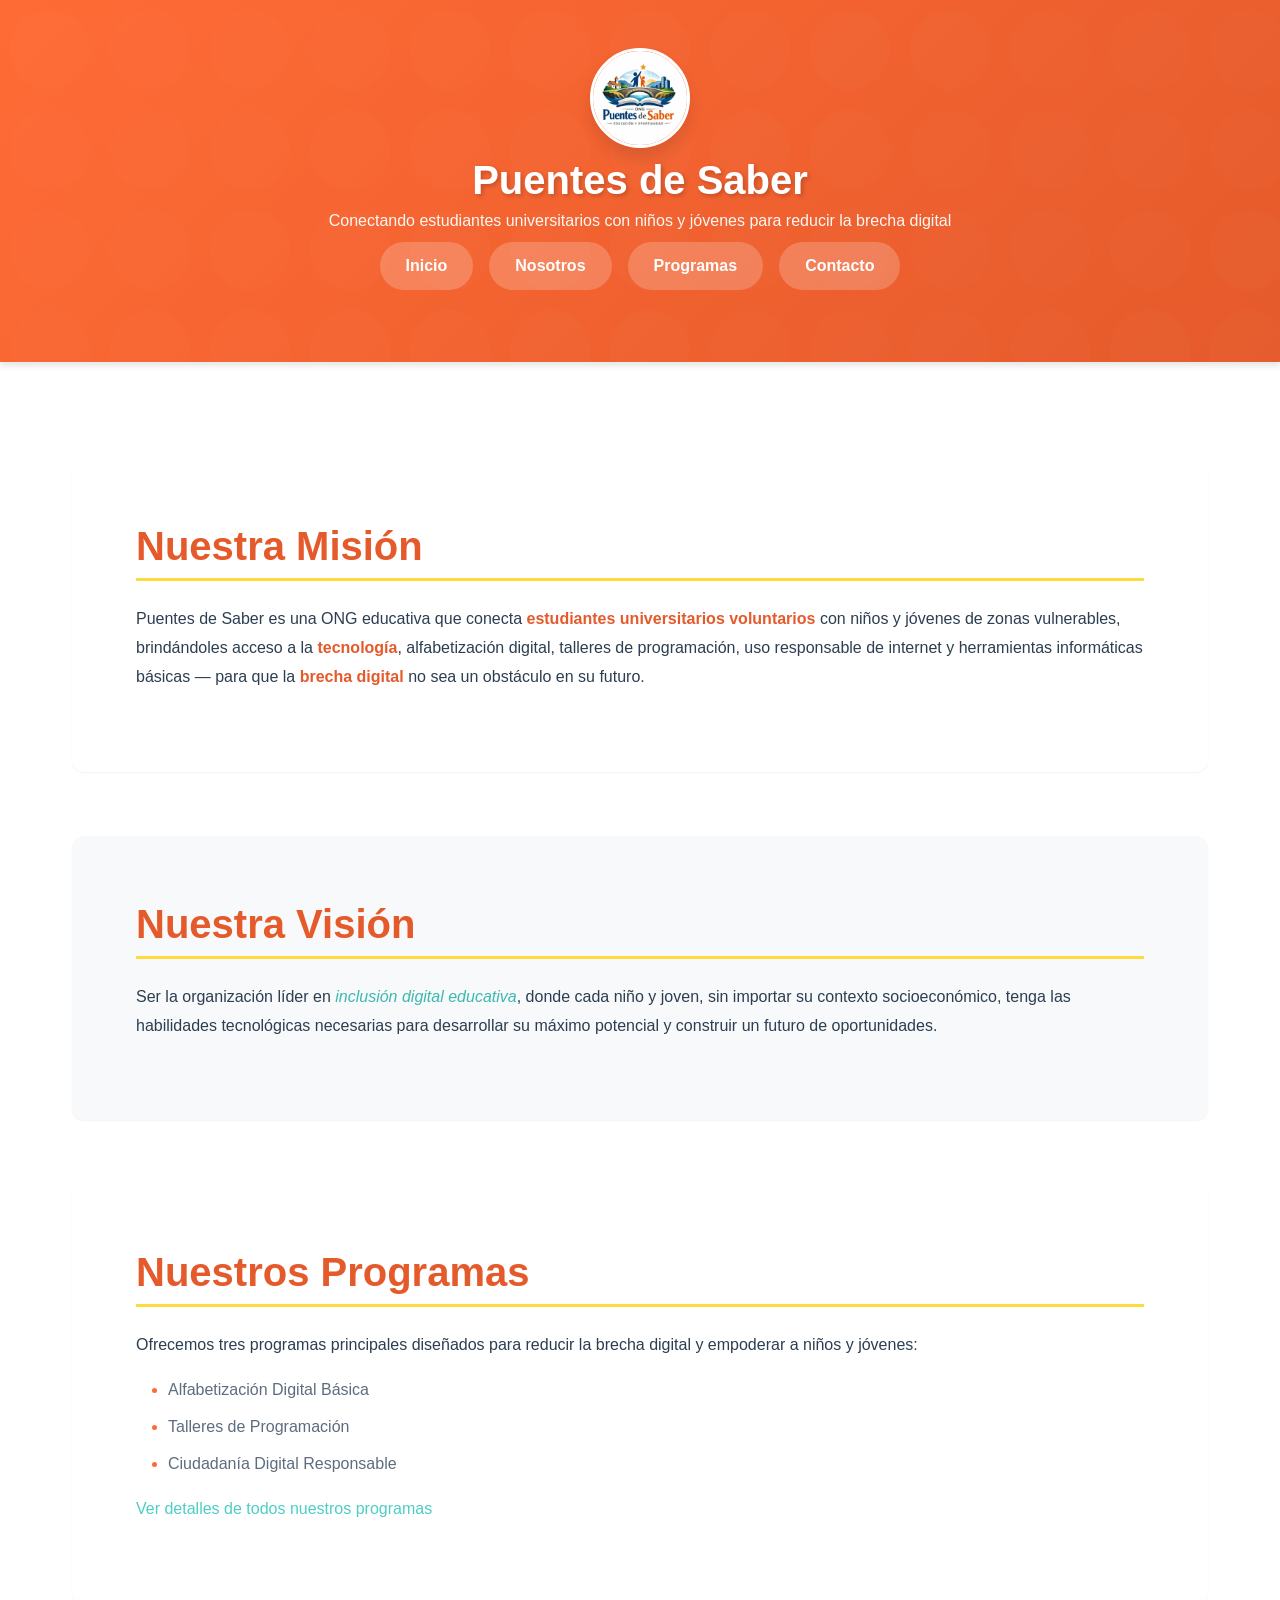
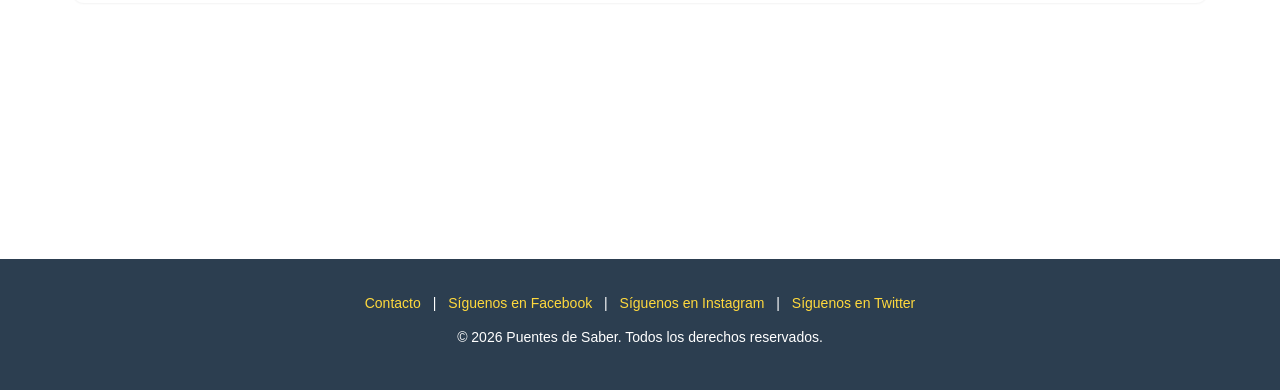
==== ong-website/index.html @ 6d8be62e "feat: Implementar sistema de estilos CSS profesionales - Agregar variables CSS (custom properties) p" ====
<!DOCTYPE html>
<html lang="es">
<head>
    <meta charset="UTF-8">
    <meta name="viewport" content="width=device-width, initial-scale=1.0">
    <meta name="description" content="Puentes de Saber - ONG educativa que conecta estudiantes universitarios con niños y jóvenes para reducir la brecha digital mediante alfabetización digital y programación.">
    <link rel="icon" href="./img/logo.png" type="image/png">
    <link rel="stylesheet" href="./css/styles.css">
    <title>Inicio - Puentes de Saber</title>
</head>
<body>
    <header>
        <img src="./img/logo.png" alt="Logo Puentes de Saber" width="200" height="200">
        <h1>Puentes de Saber</h1>
        <p>Conectando estudiantes universitarios con niños y jóvenes para reducir la brecha digital</p>
        <nav aria-label="Navegación principal">
            <ul>
                <li><a href="./index.html">Inicio</a></li>
                <li><a href="./nosotros.html">Nosotros</a></li>
                <li><a href="./programas.html">Programas</a></li>
                <li><a href="./contacto.html">Contacto</a></li>
            </ul>
        </nav>
    </header>
    <main>
        <section>
            <h2>Nuestra Misión</h2>
            <p>Puentes de Saber es una ONG educativa que conecta <strong>estudiantes universitarios voluntarios</strong> con niños y jóvenes de zonas vulnerables, brindándoles acceso a la <strong>tecnología</strong>, alfabetización digital, talleres de programación, uso responsable de internet y herramientas informáticas básicas — para que la <strong>brecha digital</strong> no sea un obstáculo en su futuro.</p>
        </section>

        <section>
            <h2>Nuestra Visión</h2>
            <p>Ser la organización líder en <em>inclusión digital educativa</em>, donde cada niño y joven, sin importar su contexto socioeconómico, tenga las habilidades tecnológicas necesarias para desarrollar su máximo potencial y construir un futuro de oportunidades.</p>
        </section>

        <section>
            <h2>Nuestros Programas</h2>
            <p>Ofrecemos tres programas principales diseñados para reducir la brecha digital y empoderar a niños y jóvenes:</p>
            <ul>
                <li>Alfabetización Digital Básica</li>
                <li>Talleres de Programación</li>
                <li>Ciudadanía Digital Responsable</li>
            </ul>
            <p><a href="./programas.html#programas">Ver detalles de todos nuestros programas</a></p>
        </section>
    </main>

    <footer>
        <p>
            <a href="./contacto.html">Contacto</a> | 
            <a href="https://facebook.com/puentesdesaber" target="_blank" rel="noopener noreferrer">Síguenos en Facebook</a> | 
            <a href="https://instagram.com/puentesdesaber" target="_blank" rel="noopener noreferrer">Síguenos en Instagram</a> | 
            <a href="https://twitter.com/puentesdesaber" target="_blank" rel="noopener noreferrer">Síguenos en Twitter</a>
        </p>
        <p>&copy; 2026 Puentes de Saber. Todos los derechos reservados.</p>
    </footer>
</body>
</html>
---- ong-website/css/styles.css ----
/* ============================================
   PUENTES DE SABER - ESTILOS PROFESIONALES
   ONG Educativa Argentina
   ============================================ */

/* ============================================
   VARIABLES CSS (Custom Properties)
   ============================================ */
:root {
  /* Paleta de Colores Principal */
  --color-primary: #FF6B35;        /* Naranja cálido - energía y optimismo */
  --color-primary-light: #FF8C5A;  /* Naranja claro */
  --color-primary-dark: #E55A2B;   /* Naranja oscuro */
  
  --color-secondary: #4ECDC4;      /* Turquesa - educación y esperanza */
  --color-secondary-light: #7FE0D9; /* Turquesa claro */
  --color-secondary-dark: #3DB8AF;  /* Turquesa oscuro */
  
  --color-accent: #FFD93D;         /* Amarillo - alegría y accesibilidad */
  --color-accent-dark: #F5C518;    /* Amarillo oscuro */
  
  /* Colores Neutros */
  --color-text-primary: #2C3E50;   /* Gris azulado oscuro */
  --color-text-secondary: #5D6D7E; /* Gris medio */
  --color-text-light: #95A5A6;     /* Gris claro */
  
  --color-bg-primary: #FFFFFF;     /* Blanco */
  --color-bg-secondary: #F8F9FA;   /* Gris muy claro */
  --color-bg-tertiary: #ECF0F1;    /* Gris claro */
  
  /* Colores de Estado */
  --color-success: #27AE60;        /* Verde */
  --color-info: #3498DB;           /* Azul */
  --color-warning: #F39C12;        /* Naranja */
  --color-error: #E74C3C;          /* Rojo */
  
  /* Tipografía */
  --font-primary: 'Segoe UI', 'Roboto', 'Helvetica Neue', Arial, sans-serif;
  --font-secondary: 'Georgia', 'Times New Roman', serif;
  
  --font-size-base: 16px;
  --font-size-sm: 0.875rem;        /* 14px */
  --font-size-md: 1rem;            /* 16px */
  --font-size-lg: 1.125rem;        /* 18px */
  --font-size-xl: 1.25rem;         /* 20px */
  
  --font-size-h1: 2.5rem;          /* 40px */
  --font-size-h2: 2rem;            /* 32px */
  --font-size-h3: 1.5rem;          /* 24px */
  --font-size-h4: 1.25rem;         /* 20px */
  --font-size-h5: 1.125rem;        /* 18px */
  --font-size-h6: 1rem;            /* 16px */
  
  --font-weight-light: 300;
  --font-weight-normal: 400;
  --font-weight-medium: 500;
  --font-weight-semibold: 600;
  --font-weight-bold: 700;
  
  --line-height-tight: 1.2;
  --line-height-normal: 1.6;
  --line-height-relaxed: 1.8;
  
  /* Espaciado */
  --spacing-xs: 0.25rem;           /* 4px */
  --spacing-sm: 0.5rem;            /* 8px */
  --spacing-md: 1rem;              /* 16px */
  --spacing-lg: 1.5rem;            /* 24px */
  --spacing-xl: 2rem;              /* 32px */
  --spacing-2xl: 3rem;             /* 48px */
  --spacing-3xl: 4rem;             /* 64px */
  --spacing-4xl: 6rem;             /* 96px */
  
  /* Bordes y Sombras */
  --border-radius-sm: 4px;
  --border-radius-md: 8px;
  --border-radius-lg: 12px;
  --border-radius-xl: 16px;
  --border-radius-full: 9999px;
  
  --shadow-sm: 0 1px 2px rgba(0, 0, 0, 0.05);
  --shadow-md: 0 4px 6px rgba(0, 0, 0, 0.1);
  --shadow-lg: 0 10px 15px rgba(0, 0, 0, 0.1);
  --shadow-xl: 0 20px 25px rgba(0, 0, 0, 0.15);
  
  /* Transiciones */
  --transition-fast: 150ms ease-in-out;
  --transition-normal: 250ms ease-in-out;
  --transition-slow: 350ms ease-in-out;
  
  /* Contenedor */
  --container-max-width: 1200px;
  --container-padding: var(--spacing-md);
}

/* ============================================
   RESET Y ESTILOS BASE
   ============================================ */
* {
  margin: 0;
  padding: 0;
  box-sizing: border-box;
}

html {
  font-size: var(--font-size-base);
  scroll-behavior: smooth;
}

body {
  font-family: var(--font-primary);
  font-size: var(--font-size-md);
  font-weight: var(--font-weight-normal);
  line-height: var(--line-height-normal);
  color: var(--color-text-primary);
  background-color: var(--color-bg-primary);
  -webkit-font-smoothing: antialiased;
  -moz-osx-font-smoothing: grayscale;
}

/* ============================================
   TIPOGRAFÍA
   ============================================ */
h1, h2, h3, h4, h5, h6 {
  font-weight: var(--font-weight-bold);
  line-height: var(--line-height-tight);
  color: var(--color-text-primary);
  margin-bottom: var(--spacing-md);
}

h1 {
  font-size: var(--font-size-h1);
  color: var(--color-primary);
  margin-bottom: var(--spacing-lg);
}

h2 {
  font-size: var(--font-size-h2);
  color: var(--color-primary-dark);
  margin-bottom: var(--spacing-lg);
  padding-bottom: var(--spacing-sm);
  border-bottom: 3px solid var(--color-accent);
}

h3 {
  font-size: var(--font-size-h3);
  color: var(--color-secondary-dark);
  margin-bottom: var(--spacing-md);
}

h4 {
  font-size: var(--font-size-h4);
  color: var(--color-text-primary);
  margin-bottom: var(--spacing-md);
}

h5 {
  font-size: var(--font-size-h5);
  margin-bottom: var(--spacing-sm);
}

h6 {
  font-size: var(--font-size-h6);
  margin-bottom: var(--spacing-sm);
}

p {
  margin-bottom: var(--spacing-md);
  line-height: var(--line-height-relaxed);
}

strong {
  font-weight: var(--font-weight-bold);
  color: var(--color-primary-dark);
}

em {
  font-style: italic;
  color: var(--color-secondary-dark);
}

/* ============================================
   ENLACES
   ============================================ */
a {
  color: var(--color-secondary);
  text-decoration: none;
  transition: color var(--transition-normal), 
              text-decoration var(--transition-fast);
  position: relative;
}

a:hover {
  color: var(--color-secondary-dark);
  text-decoration: underline;
}

a:focus {
  outline: 2px solid var(--color-primary);
  outline-offset: 2px;
  border-radius: var(--border-radius-sm);
}

a:active {
  color: var(--color-primary);
}

/* ============================================
   HEADER
   ============================================ */
header {
  background: linear-gradient(135deg, var(--color-primary) 0%, var(--color-primary-dark) 100%);
  color: var(--color-bg-primary);
  padding: var(--spacing-lg) var(--container-padding) 0;
  text-align: center;
  box-shadow: var(--shadow-md);
  position: relative;
  overflow: hidden;
}

header::before {
  content: '';
  position: absolute;
  top: 0;
  left: 0;
  right: 0;
  bottom: 0;
  background: url('data:image/svg+xml,<svg width="100" height="100" xmlns="http://www.w3.org/2000/svg"><circle cx="50" cy="50" r="40" fill="rgba(255,255,255,0.05)"/></svg>');
  background-size: 100px 100px;
  opacity: 0.3;
  pointer-events: none;
}

header > * {
  position: relative;
  z-index: 1;
}

header img {
  max-width: 80px;
  height: auto;
  margin: 0 auto var(--spacing-sm);
  display: block;
  border-radius: var(--border-radius-full);
  border: 3px solid var(--color-bg-primary);
  box-shadow: var(--shadow-lg);
  transition: transform var(--transition-normal);
}

header img:hover {
  transform: scale(1.05);
}

header h1 {
  color: var(--color-bg-primary);
  font-size: 2rem;
  margin-bottom: var(--spacing-xs);
  text-shadow: 2px 2px 4px rgba(0, 0, 0, 0.2);
}

header > p {
  font-size: var(--font-size-md);
  color: var(--color-bg-primary);
  margin-bottom: var(--spacing-sm);
  opacity: 0.95;
  max-width: 100%;
  margin-left: auto;
  margin-right: auto;
  line-height: var(--line-height-normal);
}

/* ============================================
   NAVEGACIÓN
   ============================================ */
nav {
  margin-top: var(--spacing-sm);
  padding: 0;
}

nav ul {
  list-style: none;
  display: flex;
  flex-wrap: wrap;
  justify-content: center;
  gap: var(--spacing-sm);
  padding: 0;
}

nav li {
  margin: 0;
}

nav a {
  display: inline-block;
  padding: var(--spacing-sm) var(--spacing-md);
  background-color: rgba(255, 255, 255, 0.2);
  color: var(--color-bg-primary);
  border-radius: var(--border-radius-full);
  font-weight: var(--font-weight-semibold);
  font-size: var(--font-size-sm);
  transition: all var(--transition-normal);
  border: 2px solid transparent;
  text-decoration: none;
}

nav a:hover {
  background-color: var(--color-bg-primary);
  color: var(--color-primary);
  transform: translateY(-2px);
  box-shadow: var(--shadow-md);
  text-decoration: none;
}

nav a:focus {
  outline: 2px solid var(--color-accent);
  outline-offset: 2px;
  border-color: var(--color-accent);
}

nav a:active {
  transform: translateY(0);
}

/* ============================================
   MAIN CONTENT
   ============================================ */
main {
  max-width: var(--container-max-width);
  margin: 0 auto;
  padding: var(--spacing-2xl) var(--container-padding);
}

/* ============================================
   SECCIONES
   ============================================ */
section {
  margin-bottom: var(--spacing-3xl);
  padding: var(--spacing-xl);
  background-color: var(--color-bg-primary);
  border-radius: var(--border-radius-lg);
  box-shadow: var(--shadow-sm);
  transition: box-shadow var(--transition-normal);
}

section:hover {
  box-shadow: var(--shadow-md);
}

section:nth-child(even) {
  background-color: var(--color-bg-secondary);
}

/* ============================================
   ARTÍCULOS (Programas)
   ============================================ */
article {
  background-color: var(--color-bg-primary);
  border-radius: var(--border-radius-lg);
  padding: var(--spacing-xl);
  margin-bottom: var(--spacing-xl);
  border-left: 4px solid var(--color-secondary);
  box-shadow: var(--shadow-sm);
  transition: all var(--transition-normal);
}

article:hover {
  box-shadow: var(--shadow-lg);
  transform: translateX(4px);
  border-left-color: var(--color-primary);
}

article h3 {
  color: var(--color-primary);
  margin-bottom: var(--spacing-md);
  display: flex;
  align-items: center;
  gap: var(--spacing-sm);
}

article h3::before {
  content: '📚';
  font-size: 1.5em;
}

article p {
  color: var(--color-text-secondary);
  margin-bottom: var(--spacing-md);
}

/* ============================================
   LISTAS
   ============================================ */
ul, ol {
  margin-bottom: var(--spacing-md);
  padding-left: var(--spacing-xl);
}

ul li, ol li {
  margin-bottom: var(--spacing-sm);
  line-height: var(--line-height-relaxed);
  color: var(--color-text-secondary);
}

ul li::marker {
  color: var(--color-primary);
}

ol li::marker {
  color: var(--color-secondary);
  font-weight: var(--font-weight-bold);
}

/* Listas dentro de artículos */
article ul {
  background-color: var(--color-bg-secondary);
  padding: var(--spacing-md) var(--spacing-md) var(--spacing-md) var(--spacing-2xl);
  border-radius: var(--border-radius-md);
  margin-top: var(--spacing-md);
}

article ul li {
  position: relative;
  padding-left: var(--spacing-sm);
}

article ul li::before {
  content: '✓';
  position: absolute;
  left: -1.5rem;
  color: var(--color-success);
  font-weight: var(--font-weight-bold);
}

/* ============================================
   LISTAS DE DEFINICIÓN (dl, dt, dd)
   ============================================ */
dl {
  margin-bottom: var(--spacing-lg);
}

dt {
  font-weight: var(--font-weight-bold);
  color: var(--color-primary-dark);
  margin-top: var(--spacing-md);
  margin-bottom: var(--spacing-xs);
  font-size: var(--font-size-lg);
}

dd {
  margin-left: var(--spacing-lg);
  margin-bottom: var(--spacing-md);
  color: var(--color-text-secondary);
  padding-left: var(--spacing-md);
  border-left: 3px solid var(--color-secondary-light);
}

/* Sección de Datos Institucionales */
#datos-institucionales {
  background: transparent;
  border: none;
  color: var(--color-text-primary);
  box-shadow: none;
  padding: var(--spacing-lg) var(--container-padding) var(--spacing-xl);
  margin-top: calc(var(--spacing-lg) * -1);
}

#datos-institucionales dl {
  display: grid;
  grid-template-columns: repeat(auto-fit, minmax(220px, 1fr));
  gap: var(--spacing-lg);
}

.impact-item {
  background: var(--color-primary);
  border-radius: var(--border-radius-lg);
  padding: var(--spacing-xl);
  text-align: center;
  display: flex;
  flex-direction: column;
  justify-content: center;
  gap: var(--spacing-md);
}

#datos-institucionales dt {
  margin: 0;
  font-size: var(--font-size-sm);
  color: rgba(255, 255, 255, 0.85);
  font-weight: var(--font-weight-semibold);
  text-transform: uppercase;
  letter-spacing: 1px;
}

#datos-institucionales dd {
  margin: 0;
  padding: 0;
  font-size: 3rem;
  font-weight: var(--font-weight-bold);
  color: var(--color-accent);
  line-height: var(--line-height-tight);
  letter-spacing: -1px;
}

/* ============================================
   FOOTER
   ============================================ */
footer {
  background-color: var(--color-text-primary);
  color: var(--color-bg-primary);
  padding: var(--spacing-xl) var(--container-padding);
  text-align: center;
  margin-top: var(--spacing-4xl);
}

footer p {
  margin-bottom: var(--spacing-sm);
  font-size: var(--font-size-sm);
}

footer a {
  color: var(--color-accent);
  font-weight: var(--font-weight-medium);
  margin: 0 var(--spacing-sm);
  transition: color var(--transition-normal);
}

footer a:hover {
  color: var(--color-accent-dark);
  text-decoration: underline;
}

footer a:focus {
  outline: 2px solid var(--color-accent);
  outline-offset: 2px;
}

/* ============================================
   ESTADÍSTICAS / DATOS DESTACADOS
   ============================================ */
.stats-container {
  display: grid;
  grid-template-columns: repeat(auto-fit, minmax(250px, 1fr));
  gap: var(--spacing-lg);
  margin: var(--spacing-2xl) 0;
  padding: var(--spacing-2xl);
  background: linear-gradient(135deg, var(--color-primary) 0%, var(--color-secondary) 100%);
  border-radius: var(--border-radius-lg);
  box-shadow: var(--shadow-xl);
}

.stat-card {
  background: rgba(255, 255, 255, 0.15);
  backdrop-filter: blur(10px);
  color: var(--color-bg-primary);
  padding: var(--spacing-2xl) var(--spacing-xl);
  border-radius: var(--border-radius-md);
  text-align: center;
  border: 2px solid rgba(255, 255, 255, 0.3);
  transition: all var(--transition-normal);
  position: relative;
  overflow: hidden;
}

.stat-card::before {
  content: '';
  position: absolute;
  top: 0;
  left: 0;
  right: 0;
  bottom: 0;
  background: rgba(255, 255, 255, 0.1);
  opacity: 0;
  transition: opacity var(--transition-normal);
}

.stat-card:hover {
  transform: translateY(-5px);
  background: rgba(255, 255, 255, 0.25);
  border-color: var(--color-accent);
  box-shadow: 0 8px 16px rgba(0, 0, 0, 0.2);
}

.stat-card:hover::before {
  opacity: 1;
}

.stat-number {
  font-size: 4rem;
  font-weight: var(--font-weight-bold);
  color: var(--color-accent);
  display: block;
  margin-bottom: var(--spacing-md);
  text-shadow: 2px 2px 4px rgba(0, 0, 0, 0.3);
  position: relative;
  z-index: 1;
  line-height: 1;
}

.stat-label {
  font-size: var(--font-size-md);
  font-weight: var(--font-weight-semibold);
  color: var(--color-bg-primary);
  position: relative;
  z-index: 1;
  letter-spacing: 0.5px;
  text-shadow: 1px 1px 2px rgba(0, 0, 0, 0.2);
}

/* ============================================
   BOTONES Y LLAMADAS A LA ACCIÓN
   ============================================ */
.btn {
  display: inline-block;
  padding: var(--spacing-md) var(--spacing-xl);
  font-size: var(--font-size-md);
  font-weight: var(--font-weight-semibold);
  text-align: center;
  text-decoration: none;
  border-radius: var(--border-radius-md);
  transition: all var(--transition-normal);
  cursor: pointer;
  border: 2px solid transparent;
}

.btn-primary {
  background-color: var(--color-primary);
  color: var(--color-bg-primary);
  box-shadow: var(--shadow-sm);
}

.btn-primary:hover {
  background-color: var(--color-primary-dark);
  transform: translateY(-2px);
  box-shadow: var(--shadow-md);
  text-decoration: none;
}

.btn-secondary {
  background-color: var(--color-secondary);
  color: var(--color-bg-primary);
  box-shadow: var(--shadow-sm);
}

.btn-secondary:hover {
  background-color: var(--color-secondary-dark);
  transform: translateY(-2px);
  box-shadow: var(--shadow-md);
  text-decoration: none;
}

.btn-outline {
  background-color: transparent;
  color: var(--color-primary);
  border-color: var(--color-primary);
}

.btn-outline:hover {
  background-color: var(--color-primary);
  color: var(--color-bg-primary);
  text-decoration: none;
}

/* ============================================
   ACCESIBILIDAD
   ============================================ */
/* Visually hidden - oculta visualmente pero accesible para lectores de pantalla */
.visually-hidden {
  position: absolute;
  width: 1px;
  height: 1px;
  padding: 0;
  margin: -1px;
  overflow: hidden;
  clip: rect(0, 0, 0, 0);
  white-space: nowrap;
  border-width: 0;
}

/* Skip to main content link */
.skip-to-main {
  position: absolute;
  top: -40px;
  left: 0;
  background: var(--color-primary);
  color: var(--color-bg-primary);
  padding: var(--spacing-sm) var(--spacing-md);
  text-decoration: none;
  z-index: 100;
}

.skip-to-main:focus {
  top: 0;
}

/* Focus visible para todos los elementos interactivos */
:focus-visible {
  outline: 3px solid var(--color-primary);
  outline-offset: 2px;
}

/* Mejora de contraste para texto sobre fondos */
::selection {
  background-color: var(--color-accent);
  color: var(--color-text-primary);
}

/* ============================================
   RESPONSIVE DESIGN - MOBILE FIRST
   ============================================ */

/* Tablets (768px y superior) */
@media (min-width: 768px) {
  :root {
    --font-size-h1: 3rem;          /* 48px */
    --font-size-h2: 2.25rem;       /* 36px */
    --font-size-h3: 1.75rem;       /* 28px */
    --container-padding: var(--spacing-lg);
  }
  
  header {
    padding: var(--spacing-xl) var(--container-padding);
  }
  
  header img {
    max-width: 100px;
  }
  
  header h1 {
    font-size: 2.25rem;
  }
  
  nav ul {
    gap: var(--spacing-md);
  }
  
  nav a {
    padding: var(--spacing-sm) var(--spacing-lg);
    font-size: var(--font-size-md);
  }
  
  main {
    padding: var(--spacing-3xl) var(--container-padding);
  }
  
  section {
    padding: var(--spacing-2xl);
  }
  
  article {
    padding: var(--spacing-2xl);
  }
}

/* Desktop (1024px y superior) */
@media (min-width: 1024px) {
  :root {
    --font-size-h1: 3.5rem;        /* 56px */
    --font-size-h2: 2.5rem;        /* 40px */
    --font-size-h3: 2rem;          /* 32px */
    --container-padding: var(--spacing-xl);
  }
  
  header {
    padding: var(--spacing-2xl) var(--container-padding);
  }
  
  header img {
    max-width: 100px;
  }
  
  header h1 {
    font-size: 2.5rem;
  }
  
  main {
    padding: var(--spacing-4xl) var(--container-padding);
  }
  
  section {
    padding: var(--spacing-3xl);
  }
  
  /* Layout de dos columnas para ciertos contenidos */
  .two-column-layout {
    display: grid;
    grid-template-columns: 1fr 1fr;
    gap: var(--spacing-2xl);
  }
}

/* Pantallas grandes (1440px y superior) */
@media (min-width: 1440px) {
  :root {
    --container-max-width: 1400px;
  }
}

/* ============================================
   UTILIDADES
   ============================================ */
.text-center {
  text-align: center;
}

.text-left {
  text-align: left;
}

.text-right {
  text-align: right;
}

.mt-sm { margin-top: var(--spacing-sm); }
.mt-md { margin-top: var(--spacing-md); }
.mt-lg { margin-top: var(--spacing-lg); }
.mt-xl { margin-top: var(--spacing-xl); }

.mb-sm { margin-bottom: var(--spacing-sm); }
.mb-md { margin-bottom: var(--spacing-md); }
.mb-lg { margin-bottom: var(--spacing-lg); }
.mb-xl { margin-bottom: var(--spacing-xl); }

.p-sm { padding: var(--spacing-sm); }
.p-md { padding: var(--spacing-md); }
.p-lg { padding: var(--spacing-lg); }
.p-xl { padding: var(--spacing-xl); }

/* ============================================
   ANIMACIONES
   ============================================ */
@keyframes fadeIn {
  from {
    opacity: 0;
    transform: translateY(20px);
  }
  to {
    opacity: 1;
    transform: translateY(0);
  }
}

.fade-in {
  animation: fadeIn var(--transition-slow) ease-out;
}

/* ============================================
   PRINT STYLES
   ============================================ */
@media print {
  header {
    background: none;
    color: var(--color-text-primary);
    box-shadow: none;
  }
  
  nav {
    display: none;
  }
  
  section {
    box-shadow: none;
    page-break-inside: avoid;
  }
  
  footer {
    background: none;
    color: var(--color-text-primary);
  }
}
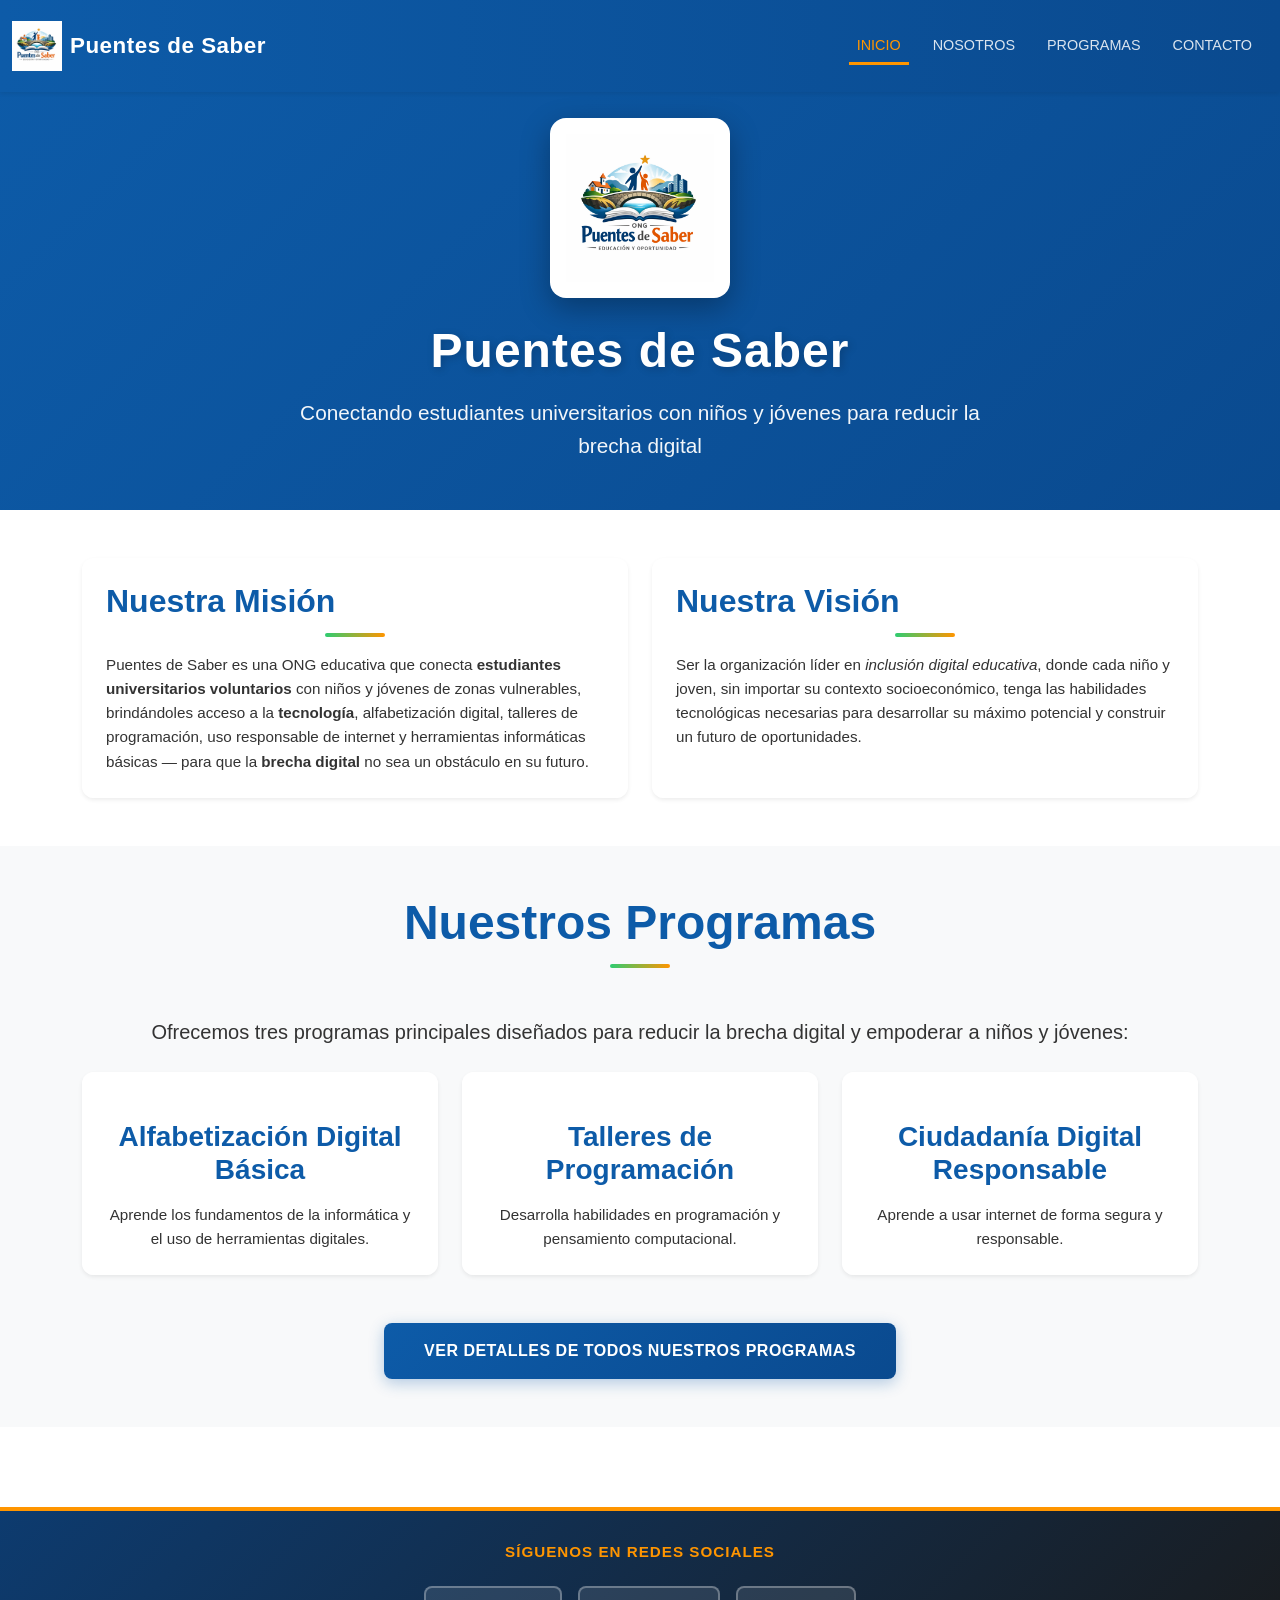
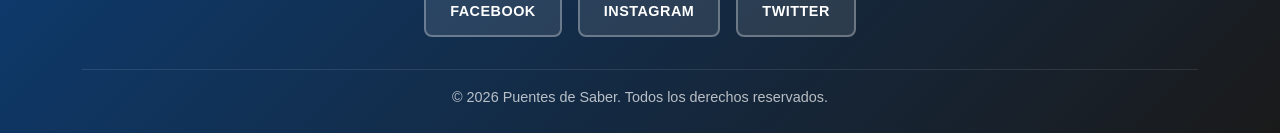
==== commit 42a5b849: "feat: Implementar Bootstrap en index.html closes #27" ====
--- a/ong-website/index.html
+++ b/ong-website/index.html
@@ -5,54 +5,132 @@
     <meta name="viewport" content="width=device-width, initial-scale=1.0">
     <meta name="description" content="Puentes de Saber - ONG educativa que conecta estudiantes universitarios con niños y jóvenes para reducir la brecha digital mediante alfabetización digital y programación.">
     <link rel="icon" href="./img/logo.png" type="image/png">
+    <title>Inicio - Puentes de Saber</title>
+    <!-- Bootstrap CSS -->
+    <link href="https://cdn.jsdelivr.net/npm/bootstrap@5.3.0/dist/css/bootstrap.min.css" rel="stylesheet">
+    <!-- Custom CSS -->
     <link rel="stylesheet" href="./css/styles.css">
-    <title>Inicio - Puentes de Saber</title>
 </head>
 <body>
-    <header>
-        <img src="./img/logo.png" alt="Logo Puentes de Saber" width="200" height="200">
-        <h1>Puentes de Saber</h1>
-        <p>Conectando estudiantes universitarios con niños y jóvenes para reducir la brecha digital</p>
-        <nav aria-label="Navegación principal">
-            <ul>
-                <li><a href="./index.html">Inicio</a></li>
-                <li><a href="./nosotros.html">Nosotros</a></li>
-                <li><a href="./programas.html">Programas</a></li>
-                <li><a href="./contacto.html">Contacto</a></li>
-            </ul>
-        </nav>
-    </header>
+    <!-- Navbar -->
+    <nav class="navbar navbar-expand-lg navbar-dark shadow-sm">
+        <div class="container-fluid">
+            <div class="navbar-brand d-flex align-items-center">
+                <img src="./img/logo.png" alt="Logo Puentes de Saber" width="50" height="50" class="me-2">
+                <span class="fw-bold">Puentes de Saber</span>
+            </div>
+            <button class="navbar-toggler" type="button" data-bs-toggle="collapse" data-bs-target="#navbarNav" aria-controls="navbarNav" aria-expanded="false" aria-label="Toggle navigation">
+                <span class="navbar-toggler-icon"></span>
+            </button>
+            <div class="collapse navbar-collapse" id="navbarNav">
+                <ul class="navbar-nav ms-auto">
+                    <li class="nav-item">
+                        <a class="nav-link active" aria-current="page" href="./index.html">Inicio</a>
+                    </li>
+                    <li class="nav-item">
+                        <a class="nav-link" href="./nosotros.html">Nosotros</a>
+                    </li>
+                    <li class="nav-item">
+                        <a class="nav-link" href="./programas.html">Programas</a>
+                    </li>
+                    <li class="nav-item">
+                        <a class="nav-link" href="./contacto.html">Contacto</a>
+                    </li>
+                </ul>
+            </div>
+        </div>
+    </nav>
+
+    <!-- Hero Section -->
+    <section class="hero-section text-white py-5">
+        <div class="container text-center">
+            <img src="./img/logo.png" alt="Logo Puentes de Saber" class="hero-logo mb-4">
+            <h1 class="hero-title mb-3">Puentes de Saber</h1>
+            <p class="hero-subtitle">Conectando estudiantes universitarios con niños y jóvenes para reducir la brecha digital</p>
+        </div>
+    </section>
     <main>
-        <section>
-            <h2>Nuestra Misión</h2>
-            <p>Puentes de Saber es una ONG educativa que conecta <strong>estudiantes universitarios voluntarios</strong> con niños y jóvenes de zonas vulnerables, brindándoles acceso a la <strong>tecnología</strong>, alfabetización digital, talleres de programación, uso responsable de internet y herramientas informáticas básicas — para que la <strong>brecha digital</strong> no sea un obstáculo en su futuro.</p>
+        <!-- Misión y Visión -->
+        <section class="py-5">
+            <div class="container">
+                <div class="row g-4">
+                    <div class="col-md-6">
+                        <div class="card h-100 shadow-sm border-0">
+                            <div class="card-body">
+                                <h2 class="card-title text-primary mb-3">Nuestra Misión</h2>
+                                <p class="card-text">Puentes de Saber es una ONG educativa que conecta <strong>estudiantes universitarios voluntarios</strong> con niños y jóvenes de zonas vulnerables, brindándoles acceso a la <strong>tecnología</strong>, alfabetización digital, talleres de programación, uso responsable de internet y herramientas informáticas básicas — para que la <strong>brecha digital</strong> no sea un obstáculo en su futuro.</p>
+                            </div>
+                        </div>
+                    </div>
+                    <div class="col-md-6">
+                        <div class="card h-100 shadow-sm border-0">
+                            <div class="card-body">
+                                <h2 class="card-title text-primary mb-3">Nuestra Visión</h2>
+                                <p class="card-text">Ser la organización líder en <em>inclusión digital educativa</em>, donde cada niño y joven, sin importar su contexto socioeconómico, tenga las habilidades tecnológicas necesarias para desarrollar su máximo potencial y construir un futuro de oportunidades.</p>
+                            </div>
+                        </div>
+                    </div>
+                </div>
+            </div>
         </section>
 
-        <section>
-            <h2>Nuestra Visión</h2>
-            <p>Ser la organización líder en <em>inclusión digital educativa</em>, donde cada niño y joven, sin importar su contexto socioeconómico, tenga las habilidades tecnológicas necesarias para desarrollar su máximo potencial y construir un futuro de oportunidades.</p>
-        </section>
-
-        <section>
-            <h2>Nuestros Programas</h2>
-            <p>Ofrecemos tres programas principales diseñados para reducir la brecha digital y empoderar a niños y jóvenes:</p>
-            <ul>
-                <li>Alfabetización Digital Básica</li>
-                <li>Talleres de Programación</li>
-                <li>Ciudadanía Digital Responsable</li>
-            </ul>
-            <p><a href="./programas.html#programas">Ver detalles de todos nuestros programas</a></p>
+        <!-- Programas -->
+        <section class="py-5 bg-light">
+            <div class="container">
+                <h2 class="text-center mb-5 display-5">Nuestros Programas</h2>
+                <p class="text-center mb-4 lead">Ofrecemos tres programas principales diseñados para reducir la brecha digital y empoderar a niños y jóvenes:</p>
+                <div class="row g-4">
+                    <div class="col-md-4">
+                        <div class="card h-100 shadow-sm border-0 text-center">
+                            <div class="card-body">
+                                <h3 class="card-title">Alfabetización Digital Básica</h3>
+                                <p class="card-text">Aprende los fundamentos de la informática y el uso de herramientas digitales.</p>
+                            </div>
+                        </div>
+                    </div>
+                    <div class="col-md-4">
+                        <div class="card h-100 shadow-sm border-0 text-center">
+                            <div class="card-body">
+                                <h3 class="card-title">Talleres de Programación</h3>
+                                <p class="card-text">Desarrolla habilidades en programación y pensamiento computacional.</p>
+                            </div>
+                        </div>
+                    </div>
+                    <div class="col-md-4">
+                        <div class="card h-100 shadow-sm border-0 text-center">
+                            <div class="card-body">
+                                <h3 class="card-title">Ciudadanía Digital Responsable</h3>
+                                <p class="card-text">Aprende a usar internet de forma segura y responsable.</p>
+                            </div>
+                        </div>
+                    </div>
+                </div>
+                <div class="text-center mt-5">
+                    <a href="./programas.html#programas" class="btn btn-primary btn-lg">Ver detalles de todos nuestros programas</a>
+                </div>
+            </div>
         </section>
     </main>
 
-    <footer>
-        <p>
-            <a href="./contacto.html">Contacto</a> | 
-            <a href="https://facebook.com/puentesdesaber" target="_blank" rel="noopener noreferrer">Síguenos en Facebook</a> | 
-            <a href="https://instagram.com/puentesdesaber" target="_blank" rel="noopener noreferrer">Síguenos en Instagram</a> | 
-            <a href="https://twitter.com/puentesdesaber" target="_blank" rel="noopener noreferrer">Síguenos en Twitter</a>
-        </p>
-        <p>&copy; 2026 Puentes de Saber. Todos los derechos reservados.</p>
+    <!-- Footer -->
+    <footer class="text-white">
+        <div class="container">
+            <div class="footer-social">
+                <h5>Síguenos en Redes Sociales</h5>
+                <div class="social-links">
+                    <a href="https://facebook.com/puentesdesaber" target="_blank" rel="noopener noreferrer">Facebook</a>
+                    <a href="https://instagram.com/puentesdesaber" target="_blank" rel="noopener noreferrer">Instagram</a>
+                    <a href="https://twitter.com/puentesdesaber" target="_blank" rel="noopener noreferrer">Twitter</a>
+                </div>
+            </div>
+            
+            <div class="footer-content">
+                <p class="footer-copyright">&copy; 2026 Puentes de Saber. Todos los derechos reservados.</p>
+            </div>
+        </div>
     </footer>
+    
+    <!-- Bootstrap JS -->
+    <script src="https://cdn.jsdelivr.net/npm/bootstrap@5.3.0/dist/js/bootstrap.bundle.min.js"></script>
 </body>
 </html>
--- a/ong-website/css/styles.css
+++ b/ong-website/css/styles.css
@@ -1,868 +1,649 @@
 /* ============================================
-   PUENTES DE SABER - ESTILOS PROFESIONALES
-   ONG Educativa Argentina
-   ============================================ */
-
-/* ============================================
-   VARIABLES CSS (Custom Properties)
-   ============================================ */
+   Estilos generales del sitio web - Puentes de Saber
+   Colores: Azul (#0D5BA8), Verde (#2ECC71), Naranja (#FF9500)
+   ============================================ */
+
+/* Variables CSS para facilitar cambios */
 :root {
-  /* Paleta de Colores Principal */
-  --color-primary: #FF6B35;        /* Naranja cálido - energía y optimismo */
-  --color-primary-light: #FF8C5A;  /* Naranja claro */
-  --color-primary-dark: #E55A2B;   /* Naranja oscuro */
-  
-  --color-secondary: #4ECDC4;      /* Turquesa - educación y esperanza */
-  --color-secondary-light: #7FE0D9; /* Turquesa claro */
-  --color-secondary-dark: #3DB8AF;  /* Turquesa oscuro */
-  
-  --color-accent: #FFD93D;         /* Amarillo - alegría y accesibilidad */
-  --color-accent-dark: #F5C518;    /* Amarillo oscuro */
-  
-  /* Colores Neutros */
-  --color-text-primary: #2C3E50;   /* Gris azulado oscuro */
-  --color-text-secondary: #5D6D7E; /* Gris medio */
-  --color-text-light: #95A5A6;     /* Gris claro */
-  
-  --color-bg-primary: #FFFFFF;     /* Blanco */
-  --color-bg-secondary: #F8F9FA;   /* Gris muy claro */
-  --color-bg-tertiary: #ECF0F1;    /* Gris claro */
-  
-  /* Colores de Estado */
-  --color-success: #27AE60;        /* Verde */
-  --color-info: #3498DB;           /* Azul */
-  --color-warning: #F39C12;        /* Naranja */
-  --color-error: #E74C3C;          /* Rojo */
-  
-  /* Tipografía */
-  --font-primary: 'Segoe UI', 'Roboto', 'Helvetica Neue', Arial, sans-serif;
-  --font-secondary: 'Georgia', 'Times New Roman', serif;
-  
-  --font-size-base: 16px;
-  --font-size-sm: 0.875rem;        /* 14px */
-  --font-size-md: 1rem;            /* 16px */
-  --font-size-lg: 1.125rem;        /* 18px */
-  --font-size-xl: 1.25rem;         /* 20px */
-  
-  --font-size-h1: 2.5rem;          /* 40px */
-  --font-size-h2: 2rem;            /* 32px */
-  --font-size-h3: 1.5rem;          /* 24px */
-  --font-size-h4: 1.25rem;         /* 20px */
-  --font-size-h5: 1.125rem;        /* 18px */
-  --font-size-h6: 1rem;            /* 16px */
-  
-  --font-weight-light: 300;
-  --font-weight-normal: 400;
-  --font-weight-medium: 500;
-  --font-weight-semibold: 600;
-  --font-weight-bold: 700;
-  
-  --line-height-tight: 1.2;
-  --line-height-normal: 1.6;
-  --line-height-relaxed: 1.8;
-  
-  /* Espaciado */
-  --spacing-xs: 0.25rem;           /* 4px */
-  --spacing-sm: 0.5rem;            /* 8px */
-  --spacing-md: 1rem;              /* 16px */
-  --spacing-lg: 1.5rem;            /* 24px */
-  --spacing-xl: 2rem;              /* 32px */
-  --spacing-2xl: 3rem;             /* 48px */
-  --spacing-3xl: 4rem;             /* 64px */
-  --spacing-4xl: 6rem;             /* 96px */
-  
-  /* Bordes y Sombras */
-  --border-radius-sm: 4px;
-  --border-radius-md: 8px;
-  --border-radius-lg: 12px;
-  --border-radius-xl: 16px;
-  --border-radius-full: 9999px;
-  
-  --shadow-sm: 0 1px 2px rgba(0, 0, 0, 0.05);
-  --shadow-md: 0 4px 6px rgba(0, 0, 0, 0.1);
-  --shadow-lg: 0 10px 15px rgba(0, 0, 0, 0.1);
-  --shadow-xl: 0 20px 25px rgba(0, 0, 0, 0.15);
-  
-  /* Transiciones */
-  --transition-fast: 150ms ease-in-out;
-  --transition-normal: 250ms ease-in-out;
-  --transition-slow: 350ms ease-in-out;
-  
-  /* Contenedor */
-  --container-max-width: 1200px;
-  --container-padding: var(--spacing-md);
-}
-
-/* ============================================
-   RESET Y ESTILOS BASE
-   ============================================ */
+    --primary-color: #0D5BA8;      /* Azul principal */
+    --secondary-color: #2ECC71;    /* Verde */
+    --accent-color: #FF9500;       /* Naranja */
+    --dark-color: #1A1A1A;         /* Casi negro */
+    --light-color: #F8F9FA;        /* Gris claro */
+    --text-color: #333333;         /* Gris oscuro para texto */
+}
+
+/* ============================================
+   ESTILOS BASE
+   ============================================ */
+
 * {
-  margin: 0;
-  padding: 0;
-  box-sizing: border-box;
-}
-
+    margin: 0;
+    padding: 0;
+    box-sizing: border-box;
+}
+
+body {
+    font-family: 'Segoe UI', Tahoma, Geneva, Verdana, sans-serif;
+    color: var(--text-color);
+    line-height: 1.6;
+    background-color: #FFFFFF;
+}
+
+/* ============================================
+   NAVBAR
+   ============================================ */
+
+.navbar {
+    background: linear-gradient(90deg, var(--primary-color) 0%, #0A4A8F 100%) !important;
+    padding: 1rem 0;
+    box-shadow: 0 2px 10px rgba(13, 91, 168, 0.2) !important;
+    position: fixed;
+    top: 0;
+    left: 0;
+    right: 0;
+    z-index: 1030;
+    transition: all 0.3s ease;
+}
+
+.navbar.bg-light {
+    background: linear-gradient(90deg, var(--primary-color) 0%, #0A4A8F 100%) !important;
+}
+
+/* Espacio para compensar el navbar fijo */
+body {
+    padding-top: 70px;
+}
+
+.navbar-dark .navbar-brand,
+.navbar .navbar-brand {
+    color: white !important;
+    font-weight: 700;
+    font-size: 1.4rem;
+    letter-spacing: 0.5px;
+}
+
+.navbar-dark .navbar-brand:hover,
+.navbar .navbar-brand:hover {
+    color: var(--accent-color) !important;
+    transition: color 0.3s ease;
+}
+
+.navbar-dark .nav-link,
+.navbar .nav-link {
+    color: rgba(255, 255, 255, 0.85) !important;
+    font-weight: 500;
+    margin: 0 0.5rem;
+    transition: all 0.3s ease;
+    text-transform: uppercase;
+    font-size: 0.9rem;
+}
+
+.navbar-dark .nav-link:hover,
+.navbar .nav-link:hover,
+.navbar-dark .nav-link.active,
+.navbar .nav-link.active {
+    color: var(--accent-color) !important;
+    border-bottom: 3px solid var(--accent-color);
+    padding-bottom: 0.25rem;
+}
+
+.navbar-toggler {
+    border: none;
+}
+
+.navbar-toggler:focus {
+    box-shadow: 0 0 0 0.25rem rgba(255, 149, 0, 0.25);
+}
+
+.navbar-toggler-icon {
+    background-image: url("data:image/svg+xml,%3csvg xmlns='http://www.w3.org/2000/svg' viewBox='0 0 30 30'%3e%3cpath stroke='rgba%28255, 255, 255, 0.55%29' stroke-linecap='round' stroke-miterlimit='10' stroke-width='2' d='M4 7h22M4 15h22M4 23h22'/%3e%3c/svg%3e");
+}
+
+/* ============================================
+   HERO SECTION
+   ============================================ */
+
+.hero-section {
+    background: linear-gradient(135deg, var(--primary-color) 0%, #0A4A8F 100%);
+    color: white;
+    padding: 4rem 2rem;
+    text-align: center;
+}
+
+.hero-logo {
+    width: 180px;
+    height: 180px;
+    border-radius: 1rem;
+    box-shadow: 0 10px 30px rgba(0, 0, 0, 0.3);
+    background: white;
+    padding: 1rem;
+    transition: transform 0.3s ease;
+}
+
+.hero-logo:hover {
+    transform: scale(1.05);
+}
+
+.hero-title {
+    font-size: 3rem;
+    font-weight: 700;
+    margin-bottom: 1rem;
+    color: white;
+    text-shadow: 2px 2px 8px rgba(0, 0, 0, 0.2);
+    letter-spacing: 1px;
+}
+
+.hero-subtitle {
+    font-size: 1.3rem;
+    color: rgba(255, 255, 255, 0.95);
+    max-width: 700px;
+    margin: 0 auto;
+    line-height: 1.6;
+    font-weight: 400;
+}
+
+.bg-primary {
+    background: linear-gradient(135deg, var(--primary-color) 0%, #0A4A8F 100%) !important;
+}
+
+/* Responsive hero */
+@media (max-width: 768px) {
+    .hero-section {
+        padding: 3rem 1.5rem;
+    }
+    
+    .hero-logo {
+        width: 140px;
+        height: 140px;
+    }
+    
+    .hero-title {
+        font-size: 2rem;
+    }
+    
+    .hero-subtitle {
+        font-size: 1.1rem;
+    }
+}
+
+/* ============================================
+   TARJETAS (CARDS)
+   ============================================ */
+
+.card {
+    border: none !important;
+    border-radius: 0.75rem;
+    transition: all 0.3s ease;
+    overflow: hidden;
+}
+
+.card:hover {
+    transform: translateY(-5px);
+    box-shadow: 0 15px 30px rgba(13, 91, 168, 0.15) !important;
+}
+
+.card-header {
+    background: linear-gradient(135deg, var(--primary-color) 0%, #0A4A8F 100%) !important;
+    border: none !important;
+    padding: 1.25rem;
+}
+
+.card-header.bg-success {
+    background: linear-gradient(135deg, var(--secondary-color) 0%, #27AE60 100%) !important;
+}
+
+.card-header.bg-info {
+    background: linear-gradient(135deg, #17A2B8 0%, #138496 100%) !important;
+}
+
+.card-header.bg-warning {
+    background: linear-gradient(135deg, var(--accent-color) 0%, #E68A00 100%) !important;
+}
+
+.card-header h3,
+.card-header .card-title {
+    color: white;
+    font-weight: 600;
+    margin: 0;
+}
+
+.card-title {
+    color: var(--primary-color);
+    font-weight: 700;
+    margin-bottom: 1rem;
+}
+
+.card-body {
+    padding: 1.5rem;
+    background-color: #FFFFFF;
+}
+
+.card-text {
+    color: var(--text-color);
+    font-size: 0.95rem;
+}
+
+/* ============================================
+   SECCIONES
+   ============================================ */
+
+section {
+    padding: 3rem 0;
+}
+
+section h2 {
+    color: var(--primary-color);
+    font-weight: 700;
+    margin-bottom: 1.5rem;
+    position: relative;
+    padding-bottom: 1rem;
+}
+
+section h2::after {
+    content: '';
+    position: absolute;
+    bottom: 0;
+    left: 50%;
+    transform: translateX(-50%);
+    width: 60px;
+    height: 4px;
+    background: linear-gradient(90deg, var(--secondary-color), var(--accent-color));
+    border-radius: 2px;
+}
+
+section.text-center h2::after {
+    left: 50%;
+    transform: translateX(-50%);
+}
+
+section h3 {
+    color: var(--primary-color);
+    font-weight: 600;
+    margin-top: 1.5rem;
+}
+
+section.bg-light {
+    background-color: var(--light-color);
+}
+
+/* ============================================
+   BOTONES
+   ============================================ */
+
+.btn {
+    border-radius: 0.5rem;
+    font-weight: 600;
+    transition: all 0.3s ease;
+    text-transform: uppercase;
+    font-size: 0.85rem;
+    letter-spacing: 0.5px;
+    padding: 0.75rem 1.5rem;
+}
+
+.btn-primary {
+    background: linear-gradient(135deg, var(--primary-color) 0%, #0A4A8F 100%);
+    border: none;
+    box-shadow: 0 4px 15px rgba(13, 91, 168, 0.3);
+}
+
+.btn-primary:hover {
+    background: linear-gradient(135deg, #0A4A8F 0%, var(--primary-color) 100%);
+    transform: translateY(-2px);
+    box-shadow: 0 6px 20px rgba(13, 91, 168, 0.4);
+    color: white;
+}
+
+.btn-outline-primary {
+    color: var(--primary-color);
+    border-color: var(--primary-color);
+    background-color: transparent;
+}
+
+.btn-outline-primary:hover {
+    background-color: var(--primary-color);
+    color: white;
+}
+
+.btn-outline-success {
+    color: var(--secondary-color);
+    border-color: var(--secondary-color);
+}
+
+.btn-outline-success:hover {
+    background-color: var(--secondary-color);
+    border-color: var(--secondary-color);
+    color: white;
+}
+
+.btn-outline-info {
+    color: #17A2B8;
+    border-color: #17A2B8;
+}
+
+.btn-outline-info:hover {
+    background-color: #17A2B8;
+    border-color: #17A2B8;
+    color: white;
+}
+
+.btn-outline-warning {
+    color: var(--accent-color);
+    border-color: var(--accent-color);
+}
+
+.btn-outline-warning:hover {
+    background-color: var(--accent-color);
+    border-color: var(--accent-color);
+    color: white;
+}
+
+.btn-outline-secondary {
+    color: var(--primary-color);
+    border-color: var(--primary-color);
+}
+
+.btn-outline-secondary:hover {
+    background-color: var(--primary-color);
+    border-color: var(--primary-color);
+    color: white;
+}
+
+.btn-lg {
+    padding: 1rem 2.5rem;
+    font-size: 1rem;
+}
+
+/* ============================================
+   BADGES
+   ============================================ */
+
+.badge {
+    padding: 0.5rem 0.75rem;
+    font-weight: 600;
+    text-transform: uppercase;
+    font-size: 0.7rem;
+    letter-spacing: 0.5px;
+    border-radius: 0.25rem;
+}
+
+.badge.bg-secondary {
+    background-color: var(--secondary-color) !important;
+    color: white;
+}
+
+/* ============================================
+   FORMULARIOS
+   ============================================ */
+
+.form-control,
+.form-select {
+    border-radius: 0.5rem;
+    border: 1px solid #DDD;
+    padding: 0.75rem 1rem;
+    font-size: 0.95rem;
+    transition: all 0.3s ease;
+}
+
+.form-control:focus,
+.form-select:focus {
+    border-color: var(--primary-color);
+    box-shadow: 0 0 0 0.2rem rgba(13, 91, 168, 0.25);
+    outline: none;
+}
+
+.form-label {
+    color: var(--text-color);
+    font-weight: 600;
+    margin-bottom: 0.5rem;
+}
+
+/* ============================================
+   FOOTER
+   ============================================ */
+
+footer {
+    background: linear-gradient(135deg, #0D3B6F 0%, #1A1A1A 100%);
+    color: white;
+    margin-top: 5rem;
+    border-top: 4px solid var(--accent-color);
+    padding: 2rem 0 1rem 0 !important;
+}
+
+footer h5 {
+    color: var(--accent-color);
+    font-weight: 700;
+    margin-bottom: 1.5rem;
+    text-transform: uppercase;
+    font-size: 0.95rem;
+    letter-spacing: 1px;
+}
+
+.social-links {
+    display: flex;
+    gap: 1rem;
+    justify-content: center;
+    flex-wrap: wrap;
+}
+
+.social-links a {
+    padding: 0.75rem 1.5rem;
+    background-color: rgba(255, 255, 255, 0.1);
+    border: 2px solid rgba(255, 255, 255, 0.3);
+    border-radius: 0.5rem;
+    color: white;
+    text-decoration: none;
+    transition: all 0.3s ease;
+    font-weight: 600;
+    font-size: 0.9rem;
+    text-transform: uppercase;
+    letter-spacing: 0.5px;
+}
+
+.social-links a:hover {
+    background-color: var(--accent-color);
+    border-color: var(--accent-color);
+    transform: translateY(-3px);
+    box-shadow: 0 5px 15px rgba(255, 149, 0, 0.3);
+    color: white;
+}
+
+footer .footer-content {
+    text-align: center;
+    padding: 1rem 0 0.5rem 0;
+    margin-top: 1rem;
+    border-top: 1px solid rgba(255, 255, 255, 0.1);
+}
+
+footer .footer-copyright {
+    font-size: 0.9rem;
+    color: rgba(255, 255, 255, 0.7);
+    margin: 0;
+}
+
+footer .footer-social {
+    text-align: center;
+    flex: 1;
+    padding-bottom: 1rem;
+}
+
+/* ============================================
+   ELEMENTOS ESPECIALES
+   ============================================ */
+
+.display-4,
+.display-5,
+.display-6 {
+    color: var(--primary-color);
+    font-weight: 700;
+}
+
+.bg-primary {
+    background: linear-gradient(135deg, var(--primary-color) 0%, #0A4A8F 100%) !important;
+}
+
+.bg-success {
+    background-color: var(--secondary-color) !important;
+}
+
+.text-primary {
+    color: var(--primary-color) !important;
+}
+
+.text-success {
+    color: var(--secondary-color) !important;
+}
+
+/* Cajas de impacto */
+.bg-primary.text-white,
+.bg-success.text-white {
+    padding: 2rem;
+    border-radius: 0.75rem;
+}
+
+.bg-primary.text-white h3,
+.bg-success.text-white h3 {
+    color: white;
+    margin-bottom: 1rem;
+}
+
+.bg-primary.text-white ul,
+.bg-success.text-white ul {
+    padding-left: 0;
+}
+
+.bg-primary.text-white li,
+.bg-success.text-white li {
+    list-style: none;
+    margin-bottom: 0.5rem;
+}
+
+/* ============================================
+   RESPONSIVE
+   ============================================ */
+
+@media (max-width: 768px) {
+    .hero-section h1 {
+        font-size: 2rem;
+    }
+
+    section h2::after {
+        width: 40px;
+    }
+
+    .card {
+        margin-bottom: 1rem;
+    }
+
+    .btn-group {
+        display: flex;
+        flex-direction: column;
+    }
+
+    .btn-group .btn {
+        width: 100%;
+        margin-bottom: 0.5rem;
+    }
+
+    section {
+        padding: 2rem 0;
+    }
+
+    .d-grid {
+        display: flex !important;
+        flex-direction: column;
+    }
+
+    .d-grid .btn {
+        width: 100%;
+        margin-bottom: 0.5rem;
+    }
+}
+
+@media (max-width: 576px) {
+    .navbar .nav-link {
+        margin: 0.5rem 0;
+        font-size: 0.85rem;
+    }
+
+    .hero-section h1 {
+        font-size: 1.75rem;
+    }
+
+    .hero-section .lead {
+        font-size: 1rem;
+    }
+
+    .btn {
+        padding: 0.6rem 1rem;
+        font-size: 0.75rem;
+    }
+
+    .btn-lg {
+        padding: 0.75rem 1.5rem;
+    }
+}
+
+/* ============================================
+   ANIMACIONES
+   ============================================ */
+
+@keyframes fadeInUp {
+    from {
+        opacity: 0;
+        transform: translateY(30px);
+    }
+    to {
+        opacity: 1;
+        transform: translateY(0);
+    }
+}
+
+.card {
+    animation: fadeInUp 0.6s ease-out;
+}
+
+/* Scroll behavior suave */
 html {
-  font-size: var(--font-size-base);
-  scroll-behavior: smooth;
-}
-
-body {
-  font-family: var(--font-primary);
-  font-size: var(--font-size-md);
-  font-weight: var(--font-weight-normal);
-  line-height: var(--line-height-normal);
-  color: var(--color-text-primary);
-  background-color: var(--color-bg-primary);
-  -webkit-font-smoothing: antialiased;
-  -moz-osx-font-smoothing: grayscale;
-}
-
-/* ============================================
-   TIPOGRAFÍA
-   ============================================ */
-h1, h2, h3, h4, h5, h6 {
-  font-weight: var(--font-weight-bold);
-  line-height: var(--line-height-tight);
-  color: var(--color-text-primary);
-  margin-bottom: var(--spacing-md);
-}
-
-h1 {
-  font-size: var(--font-size-h1);
-  color: var(--color-primary);
-  margin-bottom: var(--spacing-lg);
-}
-
-h2 {
-  font-size: var(--font-size-h2);
-  color: var(--color-primary-dark);
-  margin-bottom: var(--spacing-lg);
-  padding-bottom: var(--spacing-sm);
-  border-bottom: 3px solid var(--color-accent);
-}
-
-h3 {
-  font-size: var(--font-size-h3);
-  color: var(--color-secondary-dark);
-  margin-bottom: var(--spacing-md);
-}
-
-h4 {
-  font-size: var(--font-size-h4);
-  color: var(--color-text-primary);
-  margin-bottom: var(--spacing-md);
-}
-
-h5 {
-  font-size: var(--font-size-h5);
-  margin-bottom: var(--spacing-sm);
-}
-
-h6 {
-  font-size: var(--font-size-h6);
-  margin-bottom: var(--spacing-sm);
-}
-
-p {
-  margin-bottom: var(--spacing-md);
-  line-height: var(--line-height-relaxed);
-}
-
-strong {
-  font-weight: var(--font-weight-bold);
-  color: var(--color-primary-dark);
-}
-
-em {
-  font-style: italic;
-  color: var(--color-secondary-dark);
-}
-
-/* ============================================
-   ENLACES
-   ============================================ */
+    scroll-behavior: smooth;
+}
+
+/* ============================================
+   UTILIDADES ADICIONALES
+   ============================================ */
+
+.shadow-sm {
+    box-shadow: 0 0.125rem 0.25rem rgba(0, 0, 0, 0.075) !important;
+}
+
+.shadow {
+    box-shadow: 0 1rem 3rem rgba(13, 91, 168, 0.15) !important;
+}
+
+/* Espaciado personalizado */
+.py-5 {
+    padding-top: 3rem !important;
+    padding-bottom: 3rem !important;
+}
+
+.mt-5 {
+    margin-top: 3rem !important;
+}
+
+.mb-5 {
+    margin-bottom: 3rem !important;
+}
+
+/* Ronda de bordes personalizada */
+.rounded {
+    border-radius: 0.75rem !important;
+}
+
+/* Transiciones suaves */
+* {
+    transition: background-color 0.3s ease, color 0.3s ease, transform 0.3s ease;
+}
+
 a {
-  color: var(--color-secondary);
-  text-decoration: none;
-  transition: color var(--transition-normal), 
-              text-decoration var(--transition-fast);
-  position: relative;
-}
-
-a:hover {
-  color: var(--color-secondary-dark);
-  text-decoration: underline;
-}
-
-a:focus {
-  outline: 2px solid var(--color-primary);
-  outline-offset: 2px;
-  border-radius: var(--border-radius-sm);
-}
-
-a:active {
-  color: var(--color-primary);
-}
-
-/* ============================================
-   HEADER
-   ============================================ */
-header {
-  background: linear-gradient(135deg, var(--color-primary) 0%, var(--color-primary-dark) 100%);
-  color: var(--color-bg-primary);
-  padding: var(--spacing-lg) var(--container-padding) 0;
-  text-align: center;
-  box-shadow: var(--shadow-md);
-  position: relative;
-  overflow: hidden;
-}
-
-header::before {
-  content: '';
-  position: absolute;
-  top: 0;
-  left: 0;
-  right: 0;
-  bottom: 0;
-  background: url('data:image/svg+xml,<svg width="100" height="100" xmlns="http://www.w3.org/2000/svg"><circle cx="50" cy="50" r="40" fill="rgba(255,255,255,0.05)"/></svg>');
-  background-size: 100px 100px;
-  opacity: 0.3;
-  pointer-events: none;
-}
-
-header > * {
-  position: relative;
-  z-index: 1;
-}
-
-header img {
-  max-width: 80px;
-  height: auto;
-  margin: 0 auto var(--spacing-sm);
-  display: block;
-  border-radius: var(--border-radius-full);
-  border: 3px solid var(--color-bg-primary);
-  box-shadow: var(--shadow-lg);
-  transition: transform var(--transition-normal);
-}
-
-header img:hover {
-  transform: scale(1.05);
-}
-
-header h1 {
-  color: var(--color-bg-primary);
-  font-size: 2rem;
-  margin-bottom: var(--spacing-xs);
-  text-shadow: 2px 2px 4px rgba(0, 0, 0, 0.2);
-}
-
-header > p {
-  font-size: var(--font-size-md);
-  color: var(--color-bg-primary);
-  margin-bottom: var(--spacing-sm);
-  opacity: 0.95;
-  max-width: 100%;
-  margin-left: auto;
-  margin-right: auto;
-  line-height: var(--line-height-normal);
-}
-
-/* ============================================
-   NAVEGACIÓN
-   ============================================ */
-nav {
-  margin-top: var(--spacing-sm);
-  padding: 0;
-}
-
-nav ul {
-  list-style: none;
-  display: flex;
-  flex-wrap: wrap;
-  justify-content: center;
-  gap: var(--spacing-sm);
-  padding: 0;
-}
-
-nav li {
-  margin: 0;
-}
-
-nav a {
-  display: inline-block;
-  padding: var(--spacing-sm) var(--spacing-md);
-  background-color: rgba(255, 255, 255, 0.2);
-  color: var(--color-bg-primary);
-  border-radius: var(--border-radius-full);
-  font-weight: var(--font-weight-semibold);
-  font-size: var(--font-size-sm);
-  transition: all var(--transition-normal);
-  border: 2px solid transparent;
-  text-decoration: none;
-}
-
-nav a:hover {
-  background-color: var(--color-bg-primary);
-  color: var(--color-primary);
-  transform: translateY(-2px);
-  box-shadow: var(--shadow-md);
-  text-decoration: none;
-}
-
-nav a:focus {
-  outline: 2px solid var(--color-accent);
-  outline-offset: 2px;
-  border-color: var(--color-accent);
-}
-
-nav a:active {
-  transform: translateY(0);
-}
-
-/* ============================================
-   MAIN CONTENT
-   ============================================ */
-main {
-  max-width: var(--container-max-width);
-  margin: 0 auto;
-  padding: var(--spacing-2xl) var(--container-padding);
-}
-
-/* ============================================
-   SECCIONES
-   ============================================ */
-section {
-  margin-bottom: var(--spacing-3xl);
-  padding: var(--spacing-xl);
-  background-color: var(--color-bg-primary);
-  border-radius: var(--border-radius-lg);
-  box-shadow: var(--shadow-sm);
-  transition: box-shadow var(--transition-normal);
-}
-
-section:hover {
-  box-shadow: var(--shadow-md);
-}
-
-section:nth-child(even) {
-  background-color: var(--color-bg-secondary);
-}
-
-/* ============================================
-   ARTÍCULOS (Programas)
-   ============================================ */
-article {
-  background-color: var(--color-bg-primary);
-  border-radius: var(--border-radius-lg);
-  padding: var(--spacing-xl);
-  margin-bottom: var(--spacing-xl);
-  border-left: 4px solid var(--color-secondary);
-  box-shadow: var(--shadow-sm);
-  transition: all var(--transition-normal);
-}
-
-article:hover {
-  box-shadow: var(--shadow-lg);
-  transform: translateX(4px);
-  border-left-color: var(--color-primary);
-}
-
-article h3 {
-  color: var(--color-primary);
-  margin-bottom: var(--spacing-md);
-  display: flex;
-  align-items: center;
-  gap: var(--spacing-sm);
-}
-
-article h3::before {
-  content: '📚';
-  font-size: 1.5em;
-}
-
-article p {
-  color: var(--color-text-secondary);
-  margin-bottom: var(--spacing-md);
-}
-
-/* ============================================
-   LISTAS
-   ============================================ */
-ul, ol {
-  margin-bottom: var(--spacing-md);
-  padding-left: var(--spacing-xl);
-}
-
-ul li, ol li {
-  margin-bottom: var(--spacing-sm);
-  line-height: var(--line-height-relaxed);
-  color: var(--color-text-secondary);
-}
-
-ul li::marker {
-  color: var(--color-primary);
-}
-
-ol li::marker {
-  color: var(--color-secondary);
-  font-weight: var(--font-weight-bold);
-}
-
-/* Listas dentro de artículos */
-article ul {
-  background-color: var(--color-bg-secondary);
-  padding: var(--spacing-md) var(--spacing-md) var(--spacing-md) var(--spacing-2xl);
-  border-radius: var(--border-radius-md);
-  margin-top: var(--spacing-md);
-}
-
-article ul li {
-  position: relative;
-  padding-left: var(--spacing-sm);
-}
-
-article ul li::before {
-  content: '✓';
-  position: absolute;
-  left: -1.5rem;
-  color: var(--color-success);
-  font-weight: var(--font-weight-bold);
-}
-
-/* ============================================
-   LISTAS DE DEFINICIÓN (dl, dt, dd)
-   ============================================ */
-dl {
-  margin-bottom: var(--spacing-lg);
-}
-
-dt {
-  font-weight: var(--font-weight-bold);
-  color: var(--color-primary-dark);
-  margin-top: var(--spacing-md);
-  margin-bottom: var(--spacing-xs);
-  font-size: var(--font-size-lg);
-}
-
-dd {
-  margin-left: var(--spacing-lg);
-  margin-bottom: var(--spacing-md);
-  color: var(--color-text-secondary);
-  padding-left: var(--spacing-md);
-  border-left: 3px solid var(--color-secondary-light);
-}
-
-/* Sección de Datos Institucionales */
-#datos-institucionales {
-  background: transparent;
-  border: none;
-  color: var(--color-text-primary);
-  box-shadow: none;
-  padding: var(--spacing-lg) var(--container-padding) var(--spacing-xl);
-  margin-top: calc(var(--spacing-lg) * -1);
-}
-
-#datos-institucionales dl {
-  display: grid;
-  grid-template-columns: repeat(auto-fit, minmax(220px, 1fr));
-  gap: var(--spacing-lg);
-}
-
-.impact-item {
-  background: var(--color-primary);
-  border-radius: var(--border-radius-lg);
-  padding: var(--spacing-xl);
-  text-align: center;
-  display: flex;
-  flex-direction: column;
-  justify-content: center;
-  gap: var(--spacing-md);
-}
-
-#datos-institucionales dt {
-  margin: 0;
-  font-size: var(--font-size-sm);
-  color: rgba(255, 255, 255, 0.85);
-  font-weight: var(--font-weight-semibold);
-  text-transform: uppercase;
-  letter-spacing: 1px;
-}
-
-#datos-institucionales dd {
-  margin: 0;
-  padding: 0;
-  font-size: 3rem;
-  font-weight: var(--font-weight-bold);
-  color: var(--color-accent);
-  line-height: var(--line-height-tight);
-  letter-spacing: -1px;
-}
-
-/* ============================================
-   FOOTER
-   ============================================ */
-footer {
-  background-color: var(--color-text-primary);
-  color: var(--color-bg-primary);
-  padding: var(--spacing-xl) var(--container-padding);
-  text-align: center;
-  margin-top: var(--spacing-4xl);
-}
-
-footer p {
-  margin-bottom: var(--spacing-sm);
-  font-size: var(--font-size-sm);
-}
-
-footer a {
-  color: var(--color-accent);
-  font-weight: var(--font-weight-medium);
-  margin: 0 var(--spacing-sm);
-  transition: color var(--transition-normal);
-}
-
-footer a:hover {
-  color: var(--color-accent-dark);
-  text-decoration: underline;
-}
-
-footer a:focus {
-  outline: 2px solid var(--color-accent);
-  outline-offset: 2px;
-}
-
-/* ============================================
-   ESTADÍSTICAS / DATOS DESTACADOS
-   ============================================ */
-.stats-container {
-  display: grid;
-  grid-template-columns: repeat(auto-fit, minmax(250px, 1fr));
-  gap: var(--spacing-lg);
-  margin: var(--spacing-2xl) 0;
-  padding: var(--spacing-2xl);
-  background: linear-gradient(135deg, var(--color-primary) 0%, var(--color-secondary) 100%);
-  border-radius: var(--border-radius-lg);
-  box-shadow: var(--shadow-xl);
-}
-
-.stat-card {
-  background: rgba(255, 255, 255, 0.15);
-  backdrop-filter: blur(10px);
-  color: var(--color-bg-primary);
-  padding: var(--spacing-2xl) var(--spacing-xl);
-  border-radius: var(--border-radius-md);
-  text-align: center;
-  border: 2px solid rgba(255, 255, 255, 0.3);
-  transition: all var(--transition-normal);
-  position: relative;
-  overflow: hidden;
-}
-
-.stat-card::before {
-  content: '';
-  position: absolute;
-  top: 0;
-  left: 0;
-  right: 0;
-  bottom: 0;
-  background: rgba(255, 255, 255, 0.1);
-  opacity: 0;
-  transition: opacity var(--transition-normal);
-}
-
-.stat-card:hover {
-  transform: translateY(-5px);
-  background: rgba(255, 255, 255, 0.25);
-  border-color: var(--color-accent);
-  box-shadow: 0 8px 16px rgba(0, 0, 0, 0.2);
-}
-
-.stat-card:hover::before {
-  opacity: 1;
-}
-
-.stat-number {
-  font-size: 4rem;
-  font-weight: var(--font-weight-bold);
-  color: var(--color-accent);
-  display: block;
-  margin-bottom: var(--spacing-md);
-  text-shadow: 2px 2px 4px rgba(0, 0, 0, 0.3);
-  position: relative;
-  z-index: 1;
-  line-height: 1;
-}
-
-.stat-label {
-  font-size: var(--font-size-md);
-  font-weight: var(--font-weight-semibold);
-  color: var(--color-bg-primary);
-  position: relative;
-  z-index: 1;
-  letter-spacing: 0.5px;
-  text-shadow: 1px 1px 2px rgba(0, 0, 0, 0.2);
-}
-
-/* ============================================
-   BOTONES Y LLAMADAS A LA ACCIÓN
-   ============================================ */
-.btn {
-  display: inline-block;
-  padding: var(--spacing-md) var(--spacing-xl);
-  font-size: var(--font-size-md);
-  font-weight: var(--font-weight-semibold);
-  text-align: center;
-  text-decoration: none;
-  border-radius: var(--border-radius-md);
-  transition: all var(--transition-normal);
-  cursor: pointer;
-  border: 2px solid transparent;
-}
-
-.btn-primary {
-  background-color: var(--color-primary);
-  color: var(--color-bg-primary);
-  box-shadow: var(--shadow-sm);
-}
-
-.btn-primary:hover {
-  background-color: var(--color-primary-dark);
-  transform: translateY(-2px);
-  box-shadow: var(--shadow-md);
-  text-decoration: none;
-}
-
-.btn-secondary {
-  background-color: var(--color-secondary);
-  color: var(--color-bg-primary);
-  box-shadow: var(--shadow-sm);
-}
-
-.btn-secondary:hover {
-  background-color: var(--color-secondary-dark);
-  transform: translateY(-2px);
-  box-shadow: var(--shadow-md);
-  text-decoration: none;
-}
-
-.btn-outline {
-  background-color: transparent;
-  color: var(--color-primary);
-  border-color: var(--color-primary);
-}
-
-.btn-outline:hover {
-  background-color: var(--color-primary);
-  color: var(--color-bg-primary);
-  text-decoration: none;
-}
-
-/* ============================================
-   ACCESIBILIDAD
-   ============================================ */
-/* Visually hidden - oculta visualmente pero accesible para lectores de pantalla */
-.visually-hidden {
-  position: absolute;
-  width: 1px;
-  height: 1px;
-  padding: 0;
-  margin: -1px;
-  overflow: hidden;
-  clip: rect(0, 0, 0, 0);
-  white-space: nowrap;
-  border-width: 0;
-}
-
-/* Skip to main content link */
-.skip-to-main {
-  position: absolute;
-  top: -40px;
-  left: 0;
-  background: var(--color-primary);
-  color: var(--color-bg-primary);
-  padding: var(--spacing-sm) var(--spacing-md);
-  text-decoration: none;
-  z-index: 100;
-}
-
-.skip-to-main:focus {
-  top: 0;
-}
-
-/* Focus visible para todos los elementos interactivos */
-:focus-visible {
-  outline: 3px solid var(--color-primary);
-  outline-offset: 2px;
-}
-
-/* Mejora de contraste para texto sobre fondos */
-::selection {
-  background-color: var(--color-accent);
-  color: var(--color-text-primary);
-}
-
-/* ============================================
-   RESPONSIVE DESIGN - MOBILE FIRST
-   ============================================ */
-
-/* Tablets (768px y superior) */
-@media (min-width: 768px) {
-  :root {
-    --font-size-h1: 3rem;          /* 48px */
-    --font-size-h2: 2.25rem;       /* 36px */
-    --font-size-h3: 1.75rem;       /* 28px */
-    --container-padding: var(--spacing-lg);
-  }
-  
-  header {
-    padding: var(--spacing-xl) var(--container-padding);
-  }
-  
-  header img {
-    max-width: 100px;
-  }
-  
-  header h1 {
-    font-size: 2.25rem;
-  }
-  
-  nav ul {
-    gap: var(--spacing-md);
-  }
-  
-  nav a {
-    padding: var(--spacing-sm) var(--spacing-lg);
-    font-size: var(--font-size-md);
-  }
-  
-  main {
-    padding: var(--spacing-3xl) var(--container-padding);
-  }
-  
-  section {
-    padding: var(--spacing-2xl);
-  }
-  
-  article {
-    padding: var(--spacing-2xl);
-  }
-}
-
-/* Desktop (1024px y superior) */
-@media (min-width: 1024px) {
-  :root {
-    --font-size-h1: 3.5rem;        /* 56px */
-    --font-size-h2: 2.5rem;        /* 40px */
-    --font-size-h3: 2rem;          /* 32px */
-    --container-padding: var(--spacing-xl);
-  }
-  
-  header {
-    padding: var(--spacing-2xl) var(--container-padding);
-  }
-  
-  header img {
-    max-width: 100px;
-  }
-  
-  header h1 {
-    font-size: 2.5rem;
-  }
-  
-  main {
-    padding: var(--spacing-4xl) var(--container-padding);
-  }
-  
-  section {
-    padding: var(--spacing-3xl);
-  }
-  
-  /* Layout de dos columnas para ciertos contenidos */
-  .two-column-layout {
-    display: grid;
-    grid-template-columns: 1fr 1fr;
-    gap: var(--spacing-2xl);
-  }
-}
-
-/* Pantallas grandes (1440px y superior) */
-@media (min-width: 1440px) {
-  :root {
-    --container-max-width: 1400px;
-  }
-}
-
-/* ============================================
-   UTILIDADES
-   ============================================ */
-.text-center {
-  text-align: center;
-}
-
-.text-left {
-  text-align: left;
-}
-
-.text-right {
-  text-align: right;
-}
-
-.mt-sm { margin-top: var(--spacing-sm); }
-.mt-md { margin-top: var(--spacing-md); }
-.mt-lg { margin-top: var(--spacing-lg); }
-.mt-xl { margin-top: var(--spacing-xl); }
-
-.mb-sm { margin-bottom: var(--spacing-sm); }
-.mb-md { margin-bottom: var(--spacing-md); }
-.mb-lg { margin-bottom: var(--spacing-lg); }
-.mb-xl { margin-bottom: var(--spacing-xl); }
-
-.p-sm { padding: var(--spacing-sm); }
-.p-md { padding: var(--spacing-md); }
-.p-lg { padding: var(--spacing-lg); }
-.p-xl { padding: var(--spacing-xl); }
-
-/* ============================================
-   ANIMACIONES
-   ============================================ */
-@keyframes fadeIn {
-  from {
-    opacity: 0;
-    transform: translateY(20px);
-  }
-  to {
-    opacity: 1;
-    transform: translateY(0);
-  }
-}
-
-.fade-in {
-  animation: fadeIn var(--transition-slow) ease-out;
-}
-
-/* ============================================
-   PRINT STYLES
-   ============================================ */
-@media print {
-  header {
-    background: none;
-    color: var(--color-text-primary);
-    box-shadow: none;
-  }
-  
-  nav {
-    display: none;
-  }
-  
-  section {
-    box-shadow: none;
-    page-break-inside: avoid;
-  }
-  
-  footer {
-    background: none;
-    color: var(--color-text-primary);
-  }
-}
+    transition: all 0.3s ease;
+}
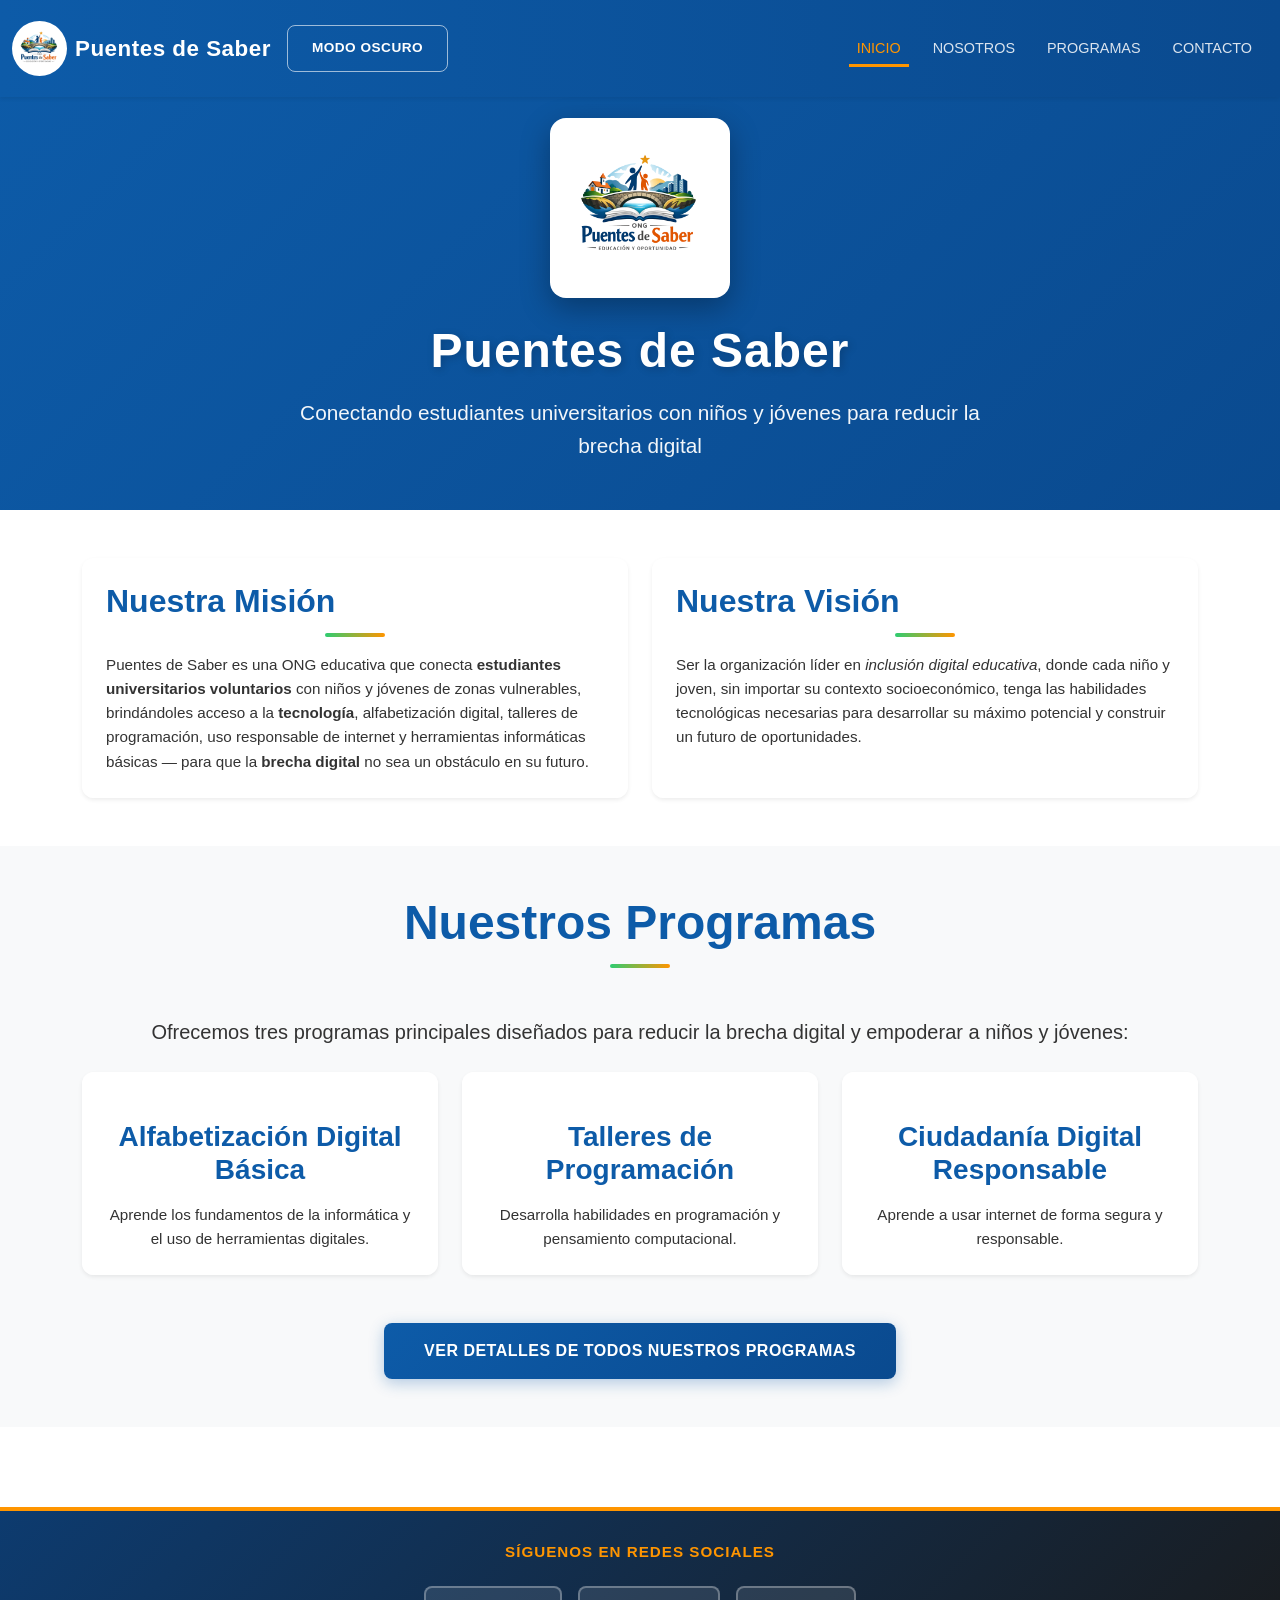
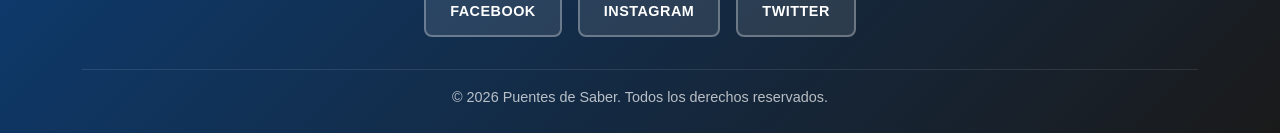
==== commit a38f3a7d: "feat: modo oscuro con localStorage y sin parpadeo entre páginas" ====
--- a/ong-website/index.html
+++ b/ong-website/index.html
@@ -10,15 +10,24 @@
     <link href="https://cdn.jsdelivr.net/npm/bootstrap@5.3.0/dist/css/bootstrap.min.css" rel="stylesheet">
     <!-- Custom CSS -->
     <link rel="stylesheet" href="./css/styles.css">
+    <script>
+    if (localStorage.getItem('modo') === 'oscuro') {
+        document.documentElement.classList.add('dark-mode');
+    }
+    </script>
 </head>
 <body>
+    
     <!-- Navbar -->
     <nav class="navbar navbar-expand-lg navbar-dark shadow-sm">
         <div class="container-fluid">
             <div class="navbar-brand d-flex align-items-center">
-                <img src="./img/logo.png" alt="Logo Puentes de Saber" width="50" height="50" class="me-2">
+            <img src="./img/logo.png" alt="Logo Puentes de Saber" width="55" height="55" class="me-2 rounded-circle p-1 bg-white">
                 <span class="fw-bold">Puentes de Saber</span>
             </div>
+
+            <button id="btn-modo" class="btn btn-outline-secondary btn-sm">Modo Oscuro</button>
+            
             <button class="navbar-toggler" type="button" data-bs-toggle="collapse" data-bs-target="#navbarNav" aria-controls="navbarNav" aria-expanded="false" aria-label="Toggle navigation">
                 <span class="navbar-toggler-icon"></span>
             </button>
@@ -132,5 +141,6 @@
     
     <!-- Bootstrap JS -->
     <script src="https://cdn.jsdelivr.net/npm/bootstrap@5.3.0/dist/js/bootstrap.bundle.min.js"></script>
+    <script src="./js/modo-oscuro.js"></script>
 </body>
 </html>
--- a/ong-website/css/styles.css
+++ b/ong-website/css/styles.css
@@ -647,3 +647,121 @@
 a {
     transition: all 0.3s ease;
 }
+
+/* Cards de Historia */
+.card-impacto {
+    background-color: var(--primary-color);
+}
+
+.card-equipo {
+    background-color: #27AE60;  /* verde más oscuro */
+}
+
+.card-impacto .card-body,
+.card-equipo .card-body {
+    background-color: transparent;
+}
+
+.card-impacto .card-body *,
+.card-equipo .card-body * {
+    color: white !important;
+}
+
+.no-hover:hover {
+    transform: none;
+    box-shadow: none !important;
+}
+
+.titulo-impacto {
+    opacity: 0;
+    animation: fadeInUp 0.6s ease-out forwards;
+}
+
+/* ========================================
+    BOTON DE MODO OSCURO
+    ======================================== */
+    
+#btn-modo {
+    color: white;
+    border-color: rgba(255, 255, 255, 0.6);
+    margin-right: 0.5rem;
+}
+
+#btn-modo:hover {
+    background-color: rgba(255, 255, 255, 0.15);
+    color: white;
+    border-color: white;
+}
+
+/* ============================================
+   MODO OSCURO
+   ============================================ */
+
+/* Fondo general y texto base */
+html.dark-mode .hero-section {
+    background: #121212;
+}
+
+html.dark-mode {
+    background-color: #121212;
+    color: #E0E0E0;
+    --text-color: #E0E0E0;
+    --light-color: #1E1E1E;
+}
+
+/* Secciones con fondo blanco */
+html.dark-mode section {
+    background-color: #121212;
+}
+
+html.dark-mode section.bg-light {
+    background-color: #1A1A1A !important;
+}
+
+/* Cards */
+html.dark-mode .card,
+html.dark-mode .card-body {
+    background-color: #1E1E1E !important;
+    color: #E0E0E0;
+}
+
+html.dark-mode .card-title {
+    color: #90CAF9;
+}
+
+html.dark-mode .card-text {
+    color: #BDBDBD;
+}
+
+/* Títulos de secciones */
+html.dark-mode section h2,
+html.dark-mode section h3,
+html.dark-mode .display-4,
+html.dark-mode .display-5,
+html.dark-mode .display-6 {
+    color: #90CAF9;
+}
+
+/* Texto general */
+html.dark-mode p,
+html.dark-mode .lead {
+    color: #BDBDBD;
+}
+
+/* Botón primario */
+html.dark-mode .btn-primary {
+    background: linear-gradient(135deg, #1565C0 0%, #0D47A1 100%);
+}
+
+/* Footer (ya es oscuro, solo ajustar un poco) */
+html.dark-mode footer {
+    background: linear-gradient(135deg, #0A0A0A 0%, #111111 100%);
+}
+
+html.dark-mode .navbar {
+    background: #1A1A1A !important;
+}
+
+html.dark-mode .text-muted {
+    color: #9E9E9E !important;
+}
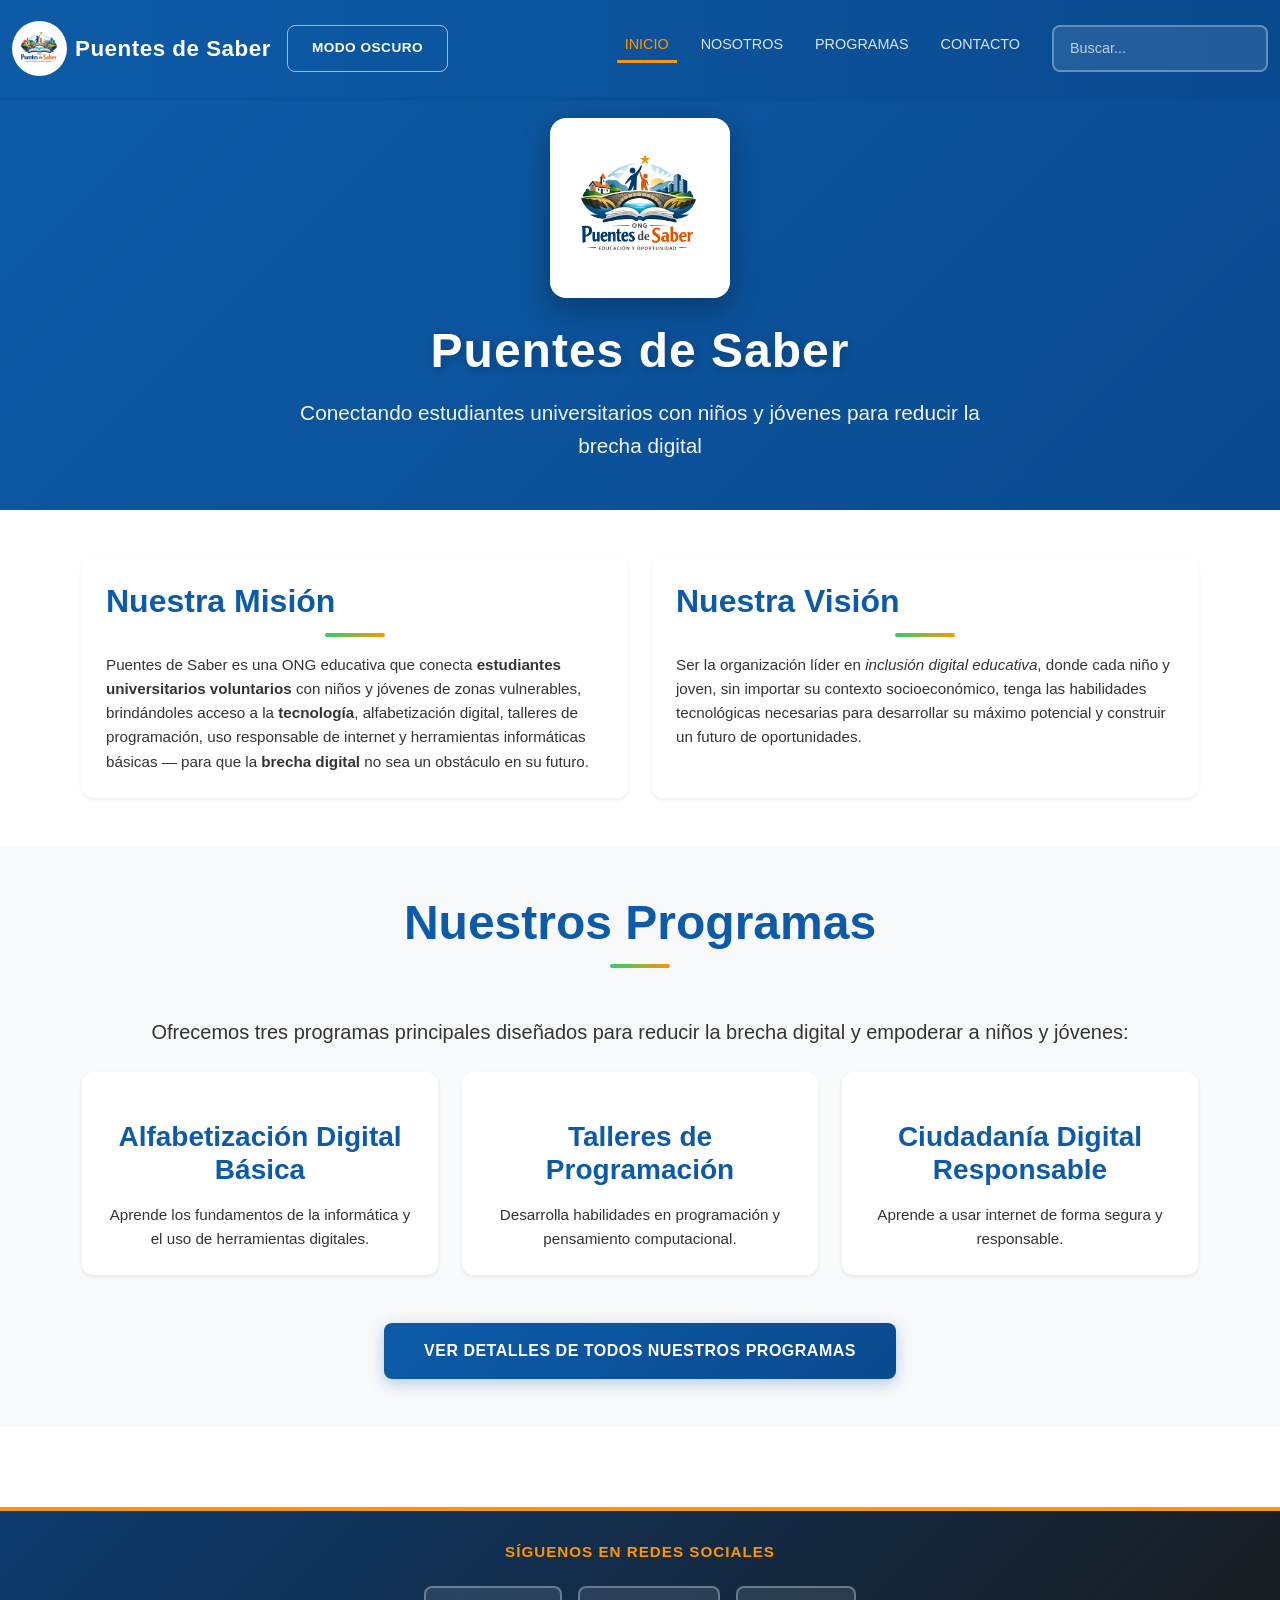
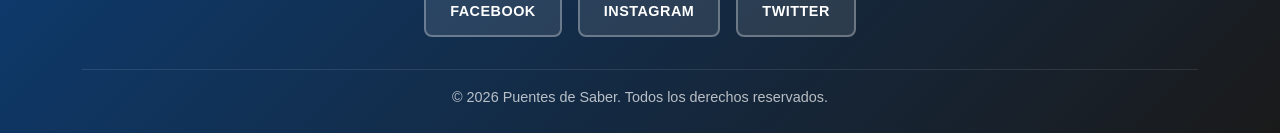
==== commit dde82832: "feature: add styles.css" ====
--- a/ong-website/index.html
+++ b/ong-website/index.html
@@ -44,6 +44,12 @@
                     </li>
                     <li class="nav-item">
                         <a class="nav-link" href="./contacto.html">Contacto</a>
+                    </li>
+                    <li class="nav-item ms-3">
+                        <div class="search-container">
+                            <input type="text" id="searchInput" class="search-input" placeholder="Buscar..." aria-label="Buscador">
+                            <div id="searchResults" class="search-results dropdown-menu"></div>
+                        </div>
                     </li>
                 </ul>
             </div>
@@ -142,5 +148,6 @@
     <!-- Bootstrap JS -->
     <script src="https://cdn.jsdelivr.net/npm/bootstrap@5.3.0/dist/js/bootstrap.bundle.min.js"></script>
     <script src="./js/modo-oscuro.js"></script>
+    <script src="./js/search.js"></script>
 </body>
 </html>
--- a/ong-website/css/styles.css
+++ b/ong-website/css/styles.css
@@ -764,4 +764,105 @@
 
 html.dark-mode .text-muted {
     color: #9E9E9E !important;
+}
+/* ============================================
+   SEARCH BAR
+   ============================================ */
+
+.search-container {
+    position: relative;
+    display: flex;
+    align-items: center;
+}
+
+.search-input {
+    padding: 0.6rem 1rem;
+    border: 2px solid rgba(255, 255, 255, 0.3);
+    border-radius: 0.5rem;
+    background-color: rgba(255, 255, 255, 0.1);
+    color: white;
+    font-size: 0.9rem;
+    transition: all 0.3s ease;
+    min-width: 200px;
+}
+
+.search-input::placeholder {
+    color: rgba(255, 255, 255, 0.7);
+}
+
+.search-input:focus {
+    outline: none;
+    background-color: rgba(255, 255, 255, 0.2);
+    border-color: var(--accent-color);
+    box-shadow: 0 0 0 3px rgba(255, 149, 0, 0.2);
+}
+
+#searchResults {
+    position: absolute;
+    top: 100%;
+    left: 0;
+    right: 0;
+    background: white;
+    border: 1px solid #ddd;
+    border-radius: 0.5rem;
+    box-shadow: 0 8px 25px rgba(0, 0, 0, 0.15);
+    max-height: 400px;
+    overflow-y: auto;
+    z-index: 1000;
+    margin-top: 0.5rem;
+    display: none;
+}
+
+.search-result-item {
+    display: block;
+    padding: 1rem;
+    border-bottom: 1px solid #eee;
+    text-decoration: none;
+    color: #333;
+    transition: all 0.2s ease;
+}
+
+.search-result-item:last-child {
+    border-bottom: none;
+}
+
+.search-result-item:hover {
+    background-color: #f8f9fa;
+    padding-left: 1.5rem;
+}
+
+.search-result-title {
+    font-weight: 600;
+    color: var(--primary-color);
+    font-size: 0.95rem;
+    margin-bottom: 0.25rem;
+}
+
+.search-result-preview {
+    font-size: 0.85rem;
+    color: #666;
+    margin-bottom: 0.25rem;
+}
+
+.search-result-page {
+    display: inline-block;
+    background-color: #f0f0f0;
+    color: #666;
+    padding: 0.2rem 0.5rem;
+    border-radius: 0.25rem;
+    font-size: 0.75rem;
+}
+
+/* Responsive search bar */
+@media (max-width: 768px) {
+    .search-input {
+        min-width: 150px;
+        font-size: 0.85rem;
+        padding: 0.5rem 0.75rem;
+    }
+    
+    #searchResults {
+        max-height: 300px;
+        min-width: 250px;
+    }
 }
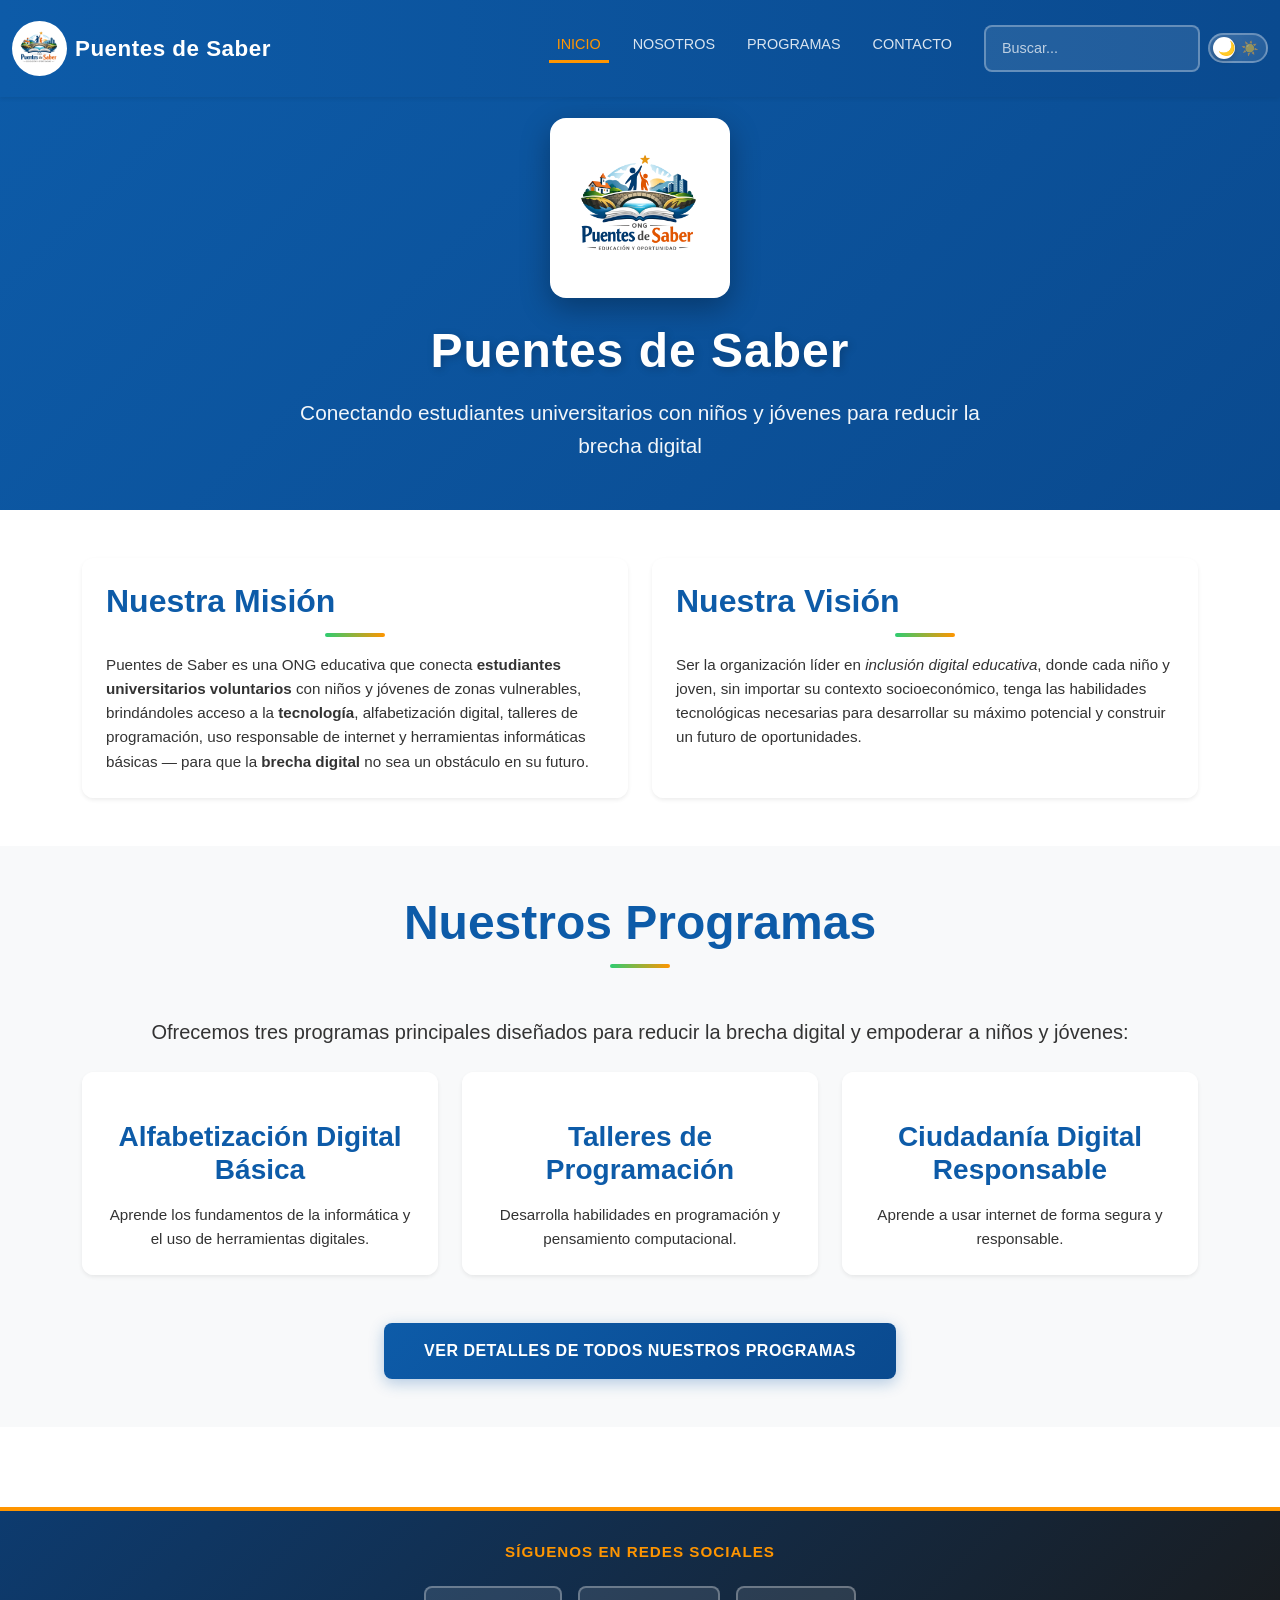
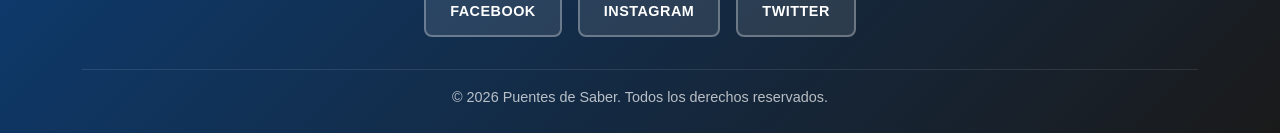
==== commit d3b3779c: "feat: implementar v1.0.0 con arquitectura modular y toggle de modo oscuro - Reorganizar CSS en arqui" ====
--- a/ong-website/index.html
+++ b/ong-website/index.html
@@ -11,50 +11,59 @@
     <!-- Custom CSS -->
     <link rel="stylesheet" href="./css/styles.css">
     <script>
-    if (localStorage.getItem('modo') === 'oscuro') {
-        document.documentElement.classList.add('dark-mode');
-    }
+        if (localStorage.getItem('modo') === 'oscuro') {
+            document.documentElement.classList.add('dark-mode');
+        }
     </script>
 </head>
 <body>
     
-    <!-- Navbar -->
-    <nav class="navbar navbar-expand-lg navbar-dark shadow-sm">
-        <div class="container-fluid">
-            <div class="navbar-brand d-flex align-items-center">
-            <img src="./img/logo.png" alt="Logo Puentes de Saber" width="55" height="55" class="me-2 rounded-circle p-1 bg-white">
-                <span class="fw-bold">Puentes de Saber</span>
+    <!-- Header -->
+    <header>
+        <!-- Navbar -->
+        <nav class="navbar navbar-expand-lg navbar-dark shadow-sm">
+            <div class="container-fluid">
+                <div class="navbar-brand d-flex align-items-center">
+                    <img src="./img/logo.png" alt="Logo Puentes de Saber" width="55" height="55" class="me-2 rounded-circle p-1 bg-white">
+                    <span class="fw-bold">Puentes de Saber</span>
+                </div>
+                
+                <button class="navbar-toggler" type="button" data-bs-toggle="collapse" data-bs-target="#navbarNav" aria-controls="navbarNav" aria-expanded="false" aria-label="Toggle navigation">
+                    <span class="navbar-toggler-icon"></span>
+                </button>
+                <div class="collapse navbar-collapse" id="navbarNav">
+                    <ul class="navbar-nav ms-auto">
+                        <li class="nav-item">
+                            <a class="nav-link active" aria-current="page" href="./index.html">Inicio</a>
+                        </li>
+                        <li class="nav-item">
+                            <a class="nav-link" href="./nosotros.html">Nosotros</a>
+                        </li>
+                        <li class="nav-item">
+                            <a class="nav-link" href="./programas.html">Programas</a>
+                        </li>
+                        <li class="nav-item">
+                            <a class="nav-link" href="./contacto.html">Contacto</a>
+                        </li>
+                        <li class="nav-item ms-lg-3">
+                            <div class="search-container">
+                                <input type="text" id="searchInput" class="search-input" placeholder="Buscar..." aria-label="Buscador">
+                                <div id="searchResults" class="search-results dropdown-menu"></div>
+                            </div>
+                        </li>
+                        <li class="nav-item ms-lg-2 d-flex align-items-center">
+                            <label class="theme-switch" for="btn-modo" data-bs-toggle="tooltip" data-bs-placement="bottom" title="Cambiar tema">
+                                <input type="checkbox" id="btn-modo" />
+                                <span class="slider">
+                                    <span class="slider-icon"></span>
+                                </span>
+                            </label>
+                        </li>
+                    </ul>
+                </div>
             </div>
-
-            <button id="btn-modo" class="btn btn-outline-secondary btn-sm">Modo Oscuro</button>
-            
-            <button class="navbar-toggler" type="button" data-bs-toggle="collapse" data-bs-target="#navbarNav" aria-controls="navbarNav" aria-expanded="false" aria-label="Toggle navigation">
-                <span class="navbar-toggler-icon"></span>
-            </button>
-            <div class="collapse navbar-collapse" id="navbarNav">
-                <ul class="navbar-nav ms-auto">
-                    <li class="nav-item">
-                        <a class="nav-link active" aria-current="page" href="./index.html">Inicio</a>
-                    </li>
-                    <li class="nav-item">
-                        <a class="nav-link" href="./nosotros.html">Nosotros</a>
-                    </li>
-                    <li class="nav-item">
-                        <a class="nav-link" href="./programas.html">Programas</a>
-                    </li>
-                    <li class="nav-item">
-                        <a class="nav-link" href="./contacto.html">Contacto</a>
-                    </li>
-                    <li class="nav-item ms-3">
-                        <div class="search-container">
-                            <input type="text" id="searchInput" class="search-input" placeholder="Buscar..." aria-label="Buscador">
-                            <div id="searchResults" class="search-results dropdown-menu"></div>
-                        </div>
-                    </li>
-                </ul>
-            </div>
-        </div>
-    </nav>
+        </nav>
+    </header>
 
     <!-- Hero Section -->
     <section class="hero-section text-white py-5">
@@ -64,6 +73,7 @@
             <p class="hero-subtitle">Conectando estudiantes universitarios con niños y jóvenes para reducir la brecha digital</p>
         </div>
     </section>
+
     <main>
         <!-- Misión y Visión -->
         <section class="py-5">
@@ -147,7 +157,7 @@
     
     <!-- Bootstrap JS -->
     <script src="https://cdn.jsdelivr.net/npm/bootstrap@5.3.0/dist/js/bootstrap.bundle.min.js"></script>
-    <script src="./js/modo-oscuro.js"></script>
+    <script src="./js/dark-mode.js"></script>
     <script src="./js/search.js"></script>
 </body>
 </html>
--- a/ong-website/css/styles.css
+++ b/ong-website/css/styles.css
@@ -1,868 +1,11 @@
 /* ============================================
    Estilos generales del sitio web - Puentes de Saber
-   Colores: Azul (#0D5BA8), Verde (#2ECC71), Naranja (#FF9500)
+   Archivo principal que importa todos los módulos
    ============================================ */
 
-/* Variables CSS para facilitar cambios */
-:root {
-    --primary-color: #0D5BA8;      /* Azul principal */
-    --secondary-color: #2ECC71;    /* Verde */
-    --accent-color: #FF9500;       /* Naranja */
-    --dark-color: #1A1A1A;         /* Casi negro */
-    --light-color: #F8F9FA;        /* Gris claro */
-    --text-color: #333333;         /* Gris oscuro para texto */
-}
-
-/* ============================================
-   ESTILOS BASE
-   ============================================ */
-
-* {
-    margin: 0;
-    padding: 0;
-    box-sizing: border-box;
-}
-
-body {
-    font-family: 'Segoe UI', Tahoma, Geneva, Verdana, sans-serif;
-    color: var(--text-color);
-    line-height: 1.6;
-    background-color: #FFFFFF;
-}
-
-/* ============================================
-   NAVBAR
-   ============================================ */
-
-.navbar {
-    background: linear-gradient(90deg, var(--primary-color) 0%, #0A4A8F 100%) !important;
-    padding: 1rem 0;
-    box-shadow: 0 2px 10px rgba(13, 91, 168, 0.2) !important;
-    position: fixed;
-    top: 0;
-    left: 0;
-    right: 0;
-    z-index: 1030;
-    transition: all 0.3s ease;
-}
-
-.navbar.bg-light {
-    background: linear-gradient(90deg, var(--primary-color) 0%, #0A4A8F 100%) !important;
-}
-
-/* Espacio para compensar el navbar fijo */
-body {
-    padding-top: 70px;
-}
-
-.navbar-dark .navbar-brand,
-.navbar .navbar-brand {
-    color: white !important;
-    font-weight: 700;
-    font-size: 1.4rem;
-    letter-spacing: 0.5px;
-}
-
-.navbar-dark .navbar-brand:hover,
-.navbar .navbar-brand:hover {
-    color: var(--accent-color) !important;
-    transition: color 0.3s ease;
-}
-
-.navbar-dark .nav-link,
-.navbar .nav-link {
-    color: rgba(255, 255, 255, 0.85) !important;
-    font-weight: 500;
-    margin: 0 0.5rem;
-    transition: all 0.3s ease;
-    text-transform: uppercase;
-    font-size: 0.9rem;
-}
-
-.navbar-dark .nav-link:hover,
-.navbar .nav-link:hover,
-.navbar-dark .nav-link.active,
-.navbar .nav-link.active {
-    color: var(--accent-color) !important;
-    border-bottom: 3px solid var(--accent-color);
-    padding-bottom: 0.25rem;
-}
-
-.navbar-toggler {
-    border: none;
-}
-
-.navbar-toggler:focus {
-    box-shadow: 0 0 0 0.25rem rgba(255, 149, 0, 0.25);
-}
-
-.navbar-toggler-icon {
-    background-image: url("data:image/svg+xml,%3csvg xmlns='http://www.w3.org/2000/svg' viewBox='0 0 30 30'%3e%3cpath stroke='rgba%28255, 255, 255, 0.55%29' stroke-linecap='round' stroke-miterlimit='10' stroke-width='2' d='M4 7h22M4 15h22M4 23h22'/%3e%3c/svg%3e");
-}
-
-/* ============================================
-   HERO SECTION
-   ============================================ */
-
-.hero-section {
-    background: linear-gradient(135deg, var(--primary-color) 0%, #0A4A8F 100%);
-    color: white;
-    padding: 4rem 2rem;
-    text-align: center;
-}
-
-.hero-logo {
-    width: 180px;
-    height: 180px;
-    border-radius: 1rem;
-    box-shadow: 0 10px 30px rgba(0, 0, 0, 0.3);
-    background: white;
-    padding: 1rem;
-    transition: transform 0.3s ease;
-}
-
-.hero-logo:hover {
-    transform: scale(1.05);
-}
-
-.hero-title {
-    font-size: 3rem;
-    font-weight: 700;
-    margin-bottom: 1rem;
-    color: white;
-    text-shadow: 2px 2px 8px rgba(0, 0, 0, 0.2);
-    letter-spacing: 1px;
-}
-
-.hero-subtitle {
-    font-size: 1.3rem;
-    color: rgba(255, 255, 255, 0.95);
-    max-width: 700px;
-    margin: 0 auto;
-    line-height: 1.6;
-    font-weight: 400;
-}
-
-.bg-primary {
-    background: linear-gradient(135deg, var(--primary-color) 0%, #0A4A8F 100%) !important;
-}
-
-/* Responsive hero */
-@media (max-width: 768px) {
-    .hero-section {
-        padding: 3rem 1.5rem;
-    }
-    
-    .hero-logo {
-        width: 140px;
-        height: 140px;
-    }
-    
-    .hero-title {
-        font-size: 2rem;
-    }
-    
-    .hero-subtitle {
-        font-size: 1.1rem;
-    }
-}
-
-/* ============================================
-   TARJETAS (CARDS)
-   ============================================ */
-
-.card {
-    border: none !important;
-    border-radius: 0.75rem;
-    transition: all 0.3s ease;
-    overflow: hidden;
-}
-
-.card:hover {
-    transform: translateY(-5px);
-    box-shadow: 0 15px 30px rgba(13, 91, 168, 0.15) !important;
-}
-
-.card-header {
-    background: linear-gradient(135deg, var(--primary-color) 0%, #0A4A8F 100%) !important;
-    border: none !important;
-    padding: 1.25rem;
-}
-
-.card-header.bg-success {
-    background: linear-gradient(135deg, var(--secondary-color) 0%, #27AE60 100%) !important;
-}
-
-.card-header.bg-info {
-    background: linear-gradient(135deg, #17A2B8 0%, #138496 100%) !important;
-}
-
-.card-header.bg-warning {
-    background: linear-gradient(135deg, var(--accent-color) 0%, #E68A00 100%) !important;
-}
-
-.card-header h3,
-.card-header .card-title {
-    color: white;
-    font-weight: 600;
-    margin: 0;
-}
-
-.card-title {
-    color: var(--primary-color);
-    font-weight: 700;
-    margin-bottom: 1rem;
-}
-
-.card-body {
-    padding: 1.5rem;
-    background-color: #FFFFFF;
-}
-
-.card-text {
-    color: var(--text-color);
-    font-size: 0.95rem;
-}
-
-/* ============================================
-   SECCIONES
-   ============================================ */
-
-section {
-    padding: 3rem 0;
-}
-
-section h2 {
-    color: var(--primary-color);
-    font-weight: 700;
-    margin-bottom: 1.5rem;
-    position: relative;
-    padding-bottom: 1rem;
-}
-
-section h2::after {
-    content: '';
-    position: absolute;
-    bottom: 0;
-    left: 50%;
-    transform: translateX(-50%);
-    width: 60px;
-    height: 4px;
-    background: linear-gradient(90deg, var(--secondary-color), var(--accent-color));
-    border-radius: 2px;
-}
-
-section.text-center h2::after {
-    left: 50%;
-    transform: translateX(-50%);
-}
-
-section h3 {
-    color: var(--primary-color);
-    font-weight: 600;
-    margin-top: 1.5rem;
-}
-
-section.bg-light {
-    background-color: var(--light-color);
-}
-
-/* ============================================
-   BOTONES
-   ============================================ */
-
-.btn {
-    border-radius: 0.5rem;
-    font-weight: 600;
-    transition: all 0.3s ease;
-    text-transform: uppercase;
-    font-size: 0.85rem;
-    letter-spacing: 0.5px;
-    padding: 0.75rem 1.5rem;
-}
-
-.btn-primary {
-    background: linear-gradient(135deg, var(--primary-color) 0%, #0A4A8F 100%);
-    border: none;
-    box-shadow: 0 4px 15px rgba(13, 91, 168, 0.3);
-}
-
-.btn-primary:hover {
-    background: linear-gradient(135deg, #0A4A8F 0%, var(--primary-color) 100%);
-    transform: translateY(-2px);
-    box-shadow: 0 6px 20px rgba(13, 91, 168, 0.4);
-    color: white;
-}
-
-.btn-outline-primary {
-    color: var(--primary-color);
-    border-color: var(--primary-color);
-    background-color: transparent;
-}
-
-.btn-outline-primary:hover {
-    background-color: var(--primary-color);
-    color: white;
-}
-
-.btn-outline-success {
-    color: var(--secondary-color);
-    border-color: var(--secondary-color);
-}
-
-.btn-outline-success:hover {
-    background-color: var(--secondary-color);
-    border-color: var(--secondary-color);
-    color: white;
-}
-
-.btn-outline-info {
-    color: #17A2B8;
-    border-color: #17A2B8;
-}
-
-.btn-outline-info:hover {
-    background-color: #17A2B8;
-    border-color: #17A2B8;
-    color: white;
-}
-
-.btn-outline-warning {
-    color: var(--accent-color);
-    border-color: var(--accent-color);
-}
-
-.btn-outline-warning:hover {
-    background-color: var(--accent-color);
-    border-color: var(--accent-color);
-    color: white;
-}
-
-.btn-outline-secondary {
-    color: var(--primary-color);
-    border-color: var(--primary-color);
-}
-
-.btn-outline-secondary:hover {
-    background-color: var(--primary-color);
-    border-color: var(--primary-color);
-    color: white;
-}
-
-.btn-lg {
-    padding: 1rem 2.5rem;
-    font-size: 1rem;
-}
-
-/* ============================================
-   BADGES
-   ============================================ */
-
-.badge {
-    padding: 0.5rem 0.75rem;
-    font-weight: 600;
-    text-transform: uppercase;
-    font-size: 0.7rem;
-    letter-spacing: 0.5px;
-    border-radius: 0.25rem;
-}
-
-.badge.bg-secondary {
-    background-color: var(--secondary-color) !important;
-    color: white;
-}
-
-/* ============================================
-   FORMULARIOS
-   ============================================ */
-
-.form-control,
-.form-select {
-    border-radius: 0.5rem;
-    border: 1px solid #DDD;
-    padding: 0.75rem 1rem;
-    font-size: 0.95rem;
-    transition: all 0.3s ease;
-}
-
-.form-control:focus,
-.form-select:focus {
-    border-color: var(--primary-color);
-    box-shadow: 0 0 0 0.2rem rgba(13, 91, 168, 0.25);
-    outline: none;
-}
-
-.form-label {
-    color: var(--text-color);
-    font-weight: 600;
-    margin-bottom: 0.5rem;
-}
-
-/* ============================================
-   FOOTER
-   ============================================ */
-
-footer {
-    background: linear-gradient(135deg, #0D3B6F 0%, #1A1A1A 100%);
-    color: white;
-    margin-top: 5rem;
-    border-top: 4px solid var(--accent-color);
-    padding: 2rem 0 1rem 0 !important;
-}
-
-footer h5 {
-    color: var(--accent-color);
-    font-weight: 700;
-    margin-bottom: 1.5rem;
-    text-transform: uppercase;
-    font-size: 0.95rem;
-    letter-spacing: 1px;
-}
-
-.social-links {
-    display: flex;
-    gap: 1rem;
-    justify-content: center;
-    flex-wrap: wrap;
-}
-
-.social-links a {
-    padding: 0.75rem 1.5rem;
-    background-color: rgba(255, 255, 255, 0.1);
-    border: 2px solid rgba(255, 255, 255, 0.3);
-    border-radius: 0.5rem;
-    color: white;
-    text-decoration: none;
-    transition: all 0.3s ease;
-    font-weight: 600;
-    font-size: 0.9rem;
-    text-transform: uppercase;
-    letter-spacing: 0.5px;
-}
-
-.social-links a:hover {
-    background-color: var(--accent-color);
-    border-color: var(--accent-color);
-    transform: translateY(-3px);
-    box-shadow: 0 5px 15px rgba(255, 149, 0, 0.3);
-    color: white;
-}
-
-footer .footer-content {
-    text-align: center;
-    padding: 1rem 0 0.5rem 0;
-    margin-top: 1rem;
-    border-top: 1px solid rgba(255, 255, 255, 0.1);
-}
-
-footer .footer-copyright {
-    font-size: 0.9rem;
-    color: rgba(255, 255, 255, 0.7);
-    margin: 0;
-}
-
-footer .footer-social {
-    text-align: center;
-    flex: 1;
-    padding-bottom: 1rem;
-}
-
-/* ============================================
-   ELEMENTOS ESPECIALES
-   ============================================ */
-
-.display-4,
-.display-5,
-.display-6 {
-    color: var(--primary-color);
-    font-weight: 700;
-}
-
-.bg-primary {
-    background: linear-gradient(135deg, var(--primary-color) 0%, #0A4A8F 100%) !important;
-}
-
-.bg-success {
-    background-color: var(--secondary-color) !important;
-}
-
-.text-primary {
-    color: var(--primary-color) !important;
-}
-
-.text-success {
-    color: var(--secondary-color) !important;
-}
-
-/* Cajas de impacto */
-.bg-primary.text-white,
-.bg-success.text-white {
-    padding: 2rem;
-    border-radius: 0.75rem;
-}
-
-.bg-primary.text-white h3,
-.bg-success.text-white h3 {
-    color: white;
-    margin-bottom: 1rem;
-}
-
-.bg-primary.text-white ul,
-.bg-success.text-white ul {
-    padding-left: 0;
-}
-
-.bg-primary.text-white li,
-.bg-success.text-white li {
-    list-style: none;
-    margin-bottom: 0.5rem;
-}
-
-/* ============================================
-   RESPONSIVE
-   ============================================ */
-
-@media (max-width: 768px) {
-    .hero-section h1 {
-        font-size: 2rem;
-    }
-
-    section h2::after {
-        width: 40px;
-    }
-
-    .card {
-        margin-bottom: 1rem;
-    }
-
-    .btn-group {
-        display: flex;
-        flex-direction: column;
-    }
-
-    .btn-group .btn {
-        width: 100%;
-        margin-bottom: 0.5rem;
-    }
-
-    section {
-        padding: 2rem 0;
-    }
-
-    .d-grid {
-        display: flex !important;
-        flex-direction: column;
-    }
-
-    .d-grid .btn {
-        width: 100%;
-        margin-bottom: 0.5rem;
-    }
-}
-
-@media (max-width: 576px) {
-    .navbar .nav-link {
-        margin: 0.5rem 0;
-        font-size: 0.85rem;
-    }
-
-    .hero-section h1 {
-        font-size: 1.75rem;
-    }
-
-    .hero-section .lead {
-        font-size: 1rem;
-    }
-
-    .btn {
-        padding: 0.6rem 1rem;
-        font-size: 0.75rem;
-    }
-
-    .btn-lg {
-        padding: 0.75rem 1.5rem;
-    }
-}
-
-/* ============================================
-   ANIMACIONES
-   ============================================ */
-
-@keyframes fadeInUp {
-    from {
-        opacity: 0;
-        transform: translateY(30px);
-    }
-    to {
-        opacity: 1;
-        transform: translateY(0);
-    }
-}
-
-.card {
-    animation: fadeInUp 0.6s ease-out;
-}
-
-/* Scroll behavior suave */
-html {
-    scroll-behavior: smooth;
-}
-
-/* ============================================
-   UTILIDADES ADICIONALES
-   ============================================ */
-
-.shadow-sm {
-    box-shadow: 0 0.125rem 0.25rem rgba(0, 0, 0, 0.075) !important;
-}
-
-.shadow {
-    box-shadow: 0 1rem 3rem rgba(13, 91, 168, 0.15) !important;
-}
-
-/* Espaciado personalizado */
-.py-5 {
-    padding-top: 3rem !important;
-    padding-bottom: 3rem !important;
-}
-
-.mt-5 {
-    margin-top: 3rem !important;
-}
-
-.mb-5 {
-    margin-bottom: 3rem !important;
-}
-
-/* Ronda de bordes personalizada */
-.rounded {
-    border-radius: 0.75rem !important;
-}
-
-/* Transiciones suaves */
-* {
-    transition: background-color 0.3s ease, color 0.3s ease, transform 0.3s ease;
-}
-
-a {
-    transition: all 0.3s ease;
-}
-
-/* Cards de Historia */
-.card-impacto {
-    background-color: var(--primary-color);
-}
-
-.card-equipo {
-    background-color: #27AE60;  /* verde más oscuro */
-}
-
-.card-impacto .card-body,
-.card-equipo .card-body {
-    background-color: transparent;
-}
-
-.card-impacto .card-body *,
-.card-equipo .card-body * {
-    color: white !important;
-}
-
-.no-hover:hover {
-    transform: none;
-    box-shadow: none !important;
-}
-
-.titulo-impacto {
-    opacity: 0;
-    animation: fadeInUp 0.6s ease-out forwards;
-}
-
-/* ========================================
-    BOTON DE MODO OSCURO
-    ======================================== */
-    
-#btn-modo {
-    color: white;
-    border-color: rgba(255, 255, 255, 0.6);
-    margin-right: 0.5rem;
-}
-
-#btn-modo:hover {
-    background-color: rgba(255, 255, 255, 0.15);
-    color: white;
-    border-color: white;
-}
-
-/* ============================================
-   MODO OSCURO
-   ============================================ */
-
-/* Fondo general y texto base */
-html.dark-mode .hero-section {
-    background: #121212;
-}
-
-html.dark-mode {
-    background-color: #121212;
-    color: #E0E0E0;
-    --text-color: #E0E0E0;
-    --light-color: #1E1E1E;
-}
-
-/* Secciones con fondo blanco */
-html.dark-mode section {
-    background-color: #121212;
-}
-
-html.dark-mode section.bg-light {
-    background-color: #1A1A1A !important;
-}
-
-/* Cards */
-html.dark-mode .card,
-html.dark-mode .card-body {
-    background-color: #1E1E1E !important;
-    color: #E0E0E0;
-}
-
-html.dark-mode .card-title {
-    color: #90CAF9;
-}
-
-html.dark-mode .card-text {
-    color: #BDBDBD;
-}
-
-/* Títulos de secciones */
-html.dark-mode section h2,
-html.dark-mode section h3,
-html.dark-mode .display-4,
-html.dark-mode .display-5,
-html.dark-mode .display-6 {
-    color: #90CAF9;
-}
-
-/* Texto general */
-html.dark-mode p,
-html.dark-mode .lead {
-    color: #BDBDBD;
-}
-
-/* Botón primario */
-html.dark-mode .btn-primary {
-    background: linear-gradient(135deg, #1565C0 0%, #0D47A1 100%);
-}
-
-/* Footer (ya es oscuro, solo ajustar un poco) */
-html.dark-mode footer {
-    background: linear-gradient(135deg, #0A0A0A 0%, #111111 100%);
-}
-
-html.dark-mode .navbar {
-    background: #1A1A1A !important;
-}
-
-html.dark-mode .text-muted {
-    color: #9E9E9E !important;
-}
-/* ============================================
-   SEARCH BAR
-   ============================================ */
-
-.search-container {
-    position: relative;
-    display: flex;
-    align-items: center;
-}
-
-.search-input {
-    padding: 0.6rem 1rem;
-    border: 2px solid rgba(255, 255, 255, 0.3);
-    border-radius: 0.5rem;
-    background-color: rgba(255, 255, 255, 0.1);
-    color: white;
-    font-size: 0.9rem;
-    transition: all 0.3s ease;
-    min-width: 200px;
-}
-
-.search-input::placeholder {
-    color: rgba(255, 255, 255, 0.7);
-}
-
-.search-input:focus {
-    outline: none;
-    background-color: rgba(255, 255, 255, 0.2);
-    border-color: var(--accent-color);
-    box-shadow: 0 0 0 3px rgba(255, 149, 0, 0.2);
-}
-
-#searchResults {
-    position: absolute;
-    top: 100%;
-    left: 0;
-    right: 0;
-    background: white;
-    border: 1px solid #ddd;
-    border-radius: 0.5rem;
-    box-shadow: 0 8px 25px rgba(0, 0, 0, 0.15);
-    max-height: 400px;
-    overflow-y: auto;
-    z-index: 1000;
-    margin-top: 0.5rem;
-    display: none;
-}
-
-.search-result-item {
-    display: block;
-    padding: 1rem;
-    border-bottom: 1px solid #eee;
-    text-decoration: none;
-    color: #333;
-    transition: all 0.2s ease;
-}
-
-.search-result-item:last-child {
-    border-bottom: none;
-}
-
-.search-result-item:hover {
-    background-color: #f8f9fa;
-    padding-left: 1.5rem;
-}
-
-.search-result-title {
-    font-weight: 600;
-    color: var(--primary-color);
-    font-size: 0.95rem;
-    margin-bottom: 0.25rem;
-}
-
-.search-result-preview {
-    font-size: 0.85rem;
-    color: #666;
-    margin-bottom: 0.25rem;
-}
-
-.search-result-page {
-    display: inline-block;
-    background-color: #f0f0f0;
-    color: #666;
-    padding: 0.2rem 0.5rem;
-    border-radius: 0.25rem;
-    font-size: 0.75rem;
-}
-
-/* Responsive search bar */
-@media (max-width: 768px) {
-    .search-input {
-        min-width: 150px;
-        font-size: 0.85rem;
-        padding: 0.5rem 0.75rem;
-    }
-    
-    #searchResults {
-        max-height: 300px;
-        min-width: 250px;
-    }
-}+/* Importar módulos en orden de especificidad */
+@import url('variables.css');
+@import url('base.css');
+@import url('components.css');
+@import url('layout.css');
+@import url('utilities.css');
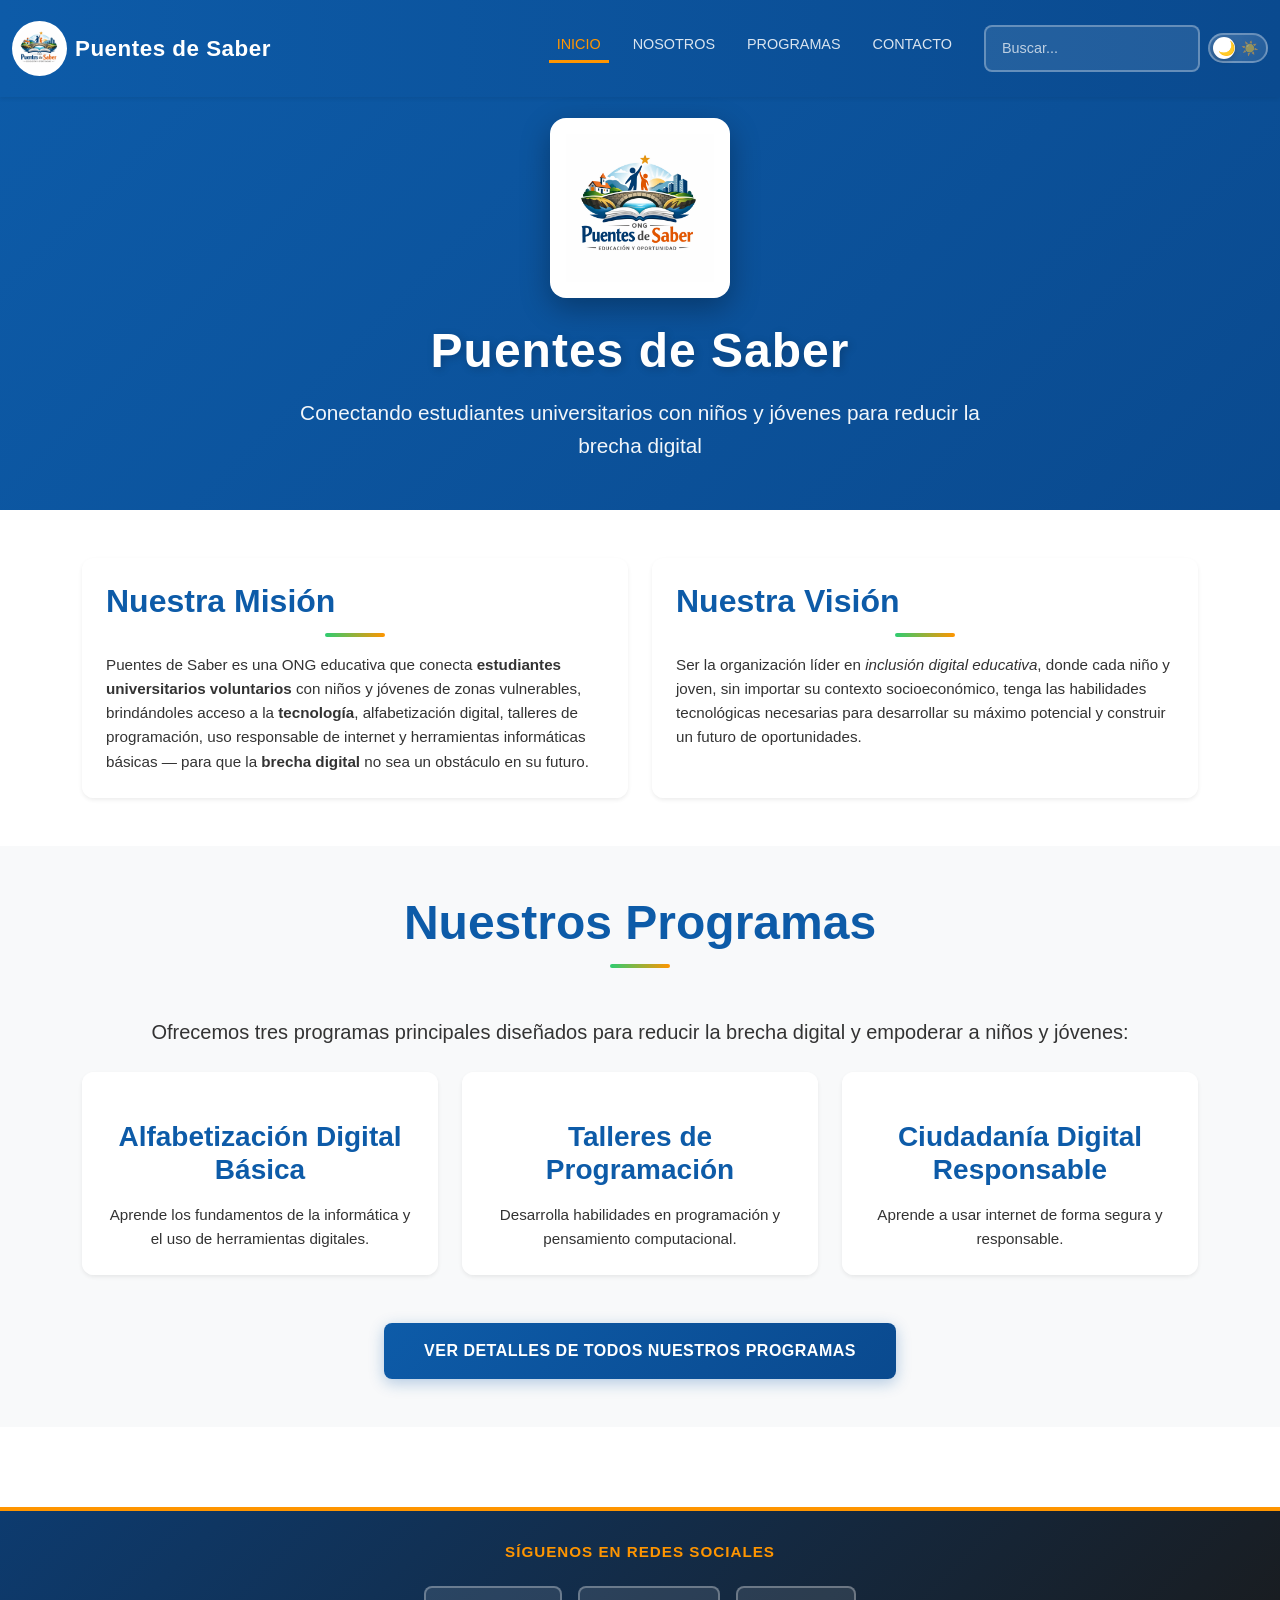
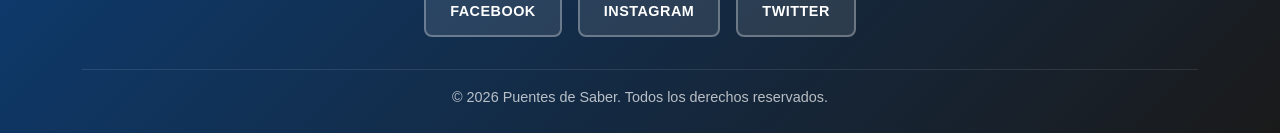
==== commit 0db8bf77: "feat: integrar imágenes en páginas nosotros y programas - Agregar imágenes de actividades y equipo e" ====
--- a/ong-website/index.html
+++ b/ong-website/index.html
@@ -4,7 +4,23 @@
     <meta charset="UTF-8">
     <meta name="viewport" content="width=device-width, initial-scale=1.0">
     <meta name="description" content="Puentes de Saber - ONG educativa que conecta estudiantes universitarios con niños y jóvenes para reducir la brecha digital mediante alfabetización digital y programación.">
-    <link rel="icon" href="./img/logo.png" type="image/png">
+    
+    <!-- Open Graph / Facebook -->
+    <meta property="og:type" content="website">
+    <meta property="og:url" content="https://puentesdesaber.org/">
+    <meta property="og:title" content="Puentes de Saber - Inclusión Digital Educativa">
+    <meta property="og:description" content="ONG educativa que conecta estudiantes universitarios con niños y jóvenes para reducir la brecha digital.">
+    <meta property="og:image" content="./img/og-image.png">
+    
+    <!-- Twitter -->
+    <meta property="twitter:card" content="summary_large_image">
+    <meta property="twitter:url" content="https://puentesdesaber.org/">
+    <meta property="twitter:title" content="Puentes de Saber - Inclusión Digital Educativa">
+    <meta property="twitter:description" content="ONG educativa que conecta estudiantes universitarios con niños y jóvenes para reducir la brecha digital.">
+    <meta property="twitter:image" content="./img/og-image.png">
+    
+    <link rel="icon" href="./img/favicon-32x32.png" type="image/png">
+    <link rel="shortcut icon" href="./img/favicon-32x32.png" type="image/png">
     <title>Inicio - Puentes de Saber</title>
     <!-- Bootstrap CSS -->
     <link href="https://cdn.jsdelivr.net/npm/bootstrap@5.3.0/dist/css/bootstrap.min.css" rel="stylesheet">
@@ -47,13 +63,13 @@
                         </li>
                         <li class="nav-item ms-lg-3">
                             <div class="search-container">
-                                <input type="text" id="searchInput" class="search-input" placeholder="Buscar..." aria-label="Buscador">
+                                <input type="text" id="searchInput" class="search-input" placeholder="Buscar..." aria-label="Buscar contenido en el sitio web">
                                 <div id="searchResults" class="search-results dropdown-menu"></div>
                             </div>
                         </li>
                         <li class="nav-item ms-lg-2 d-flex align-items-center">
-                            <label class="theme-switch" for="btn-modo" data-bs-toggle="tooltip" data-bs-placement="bottom" title="Cambiar tema">
-                                <input type="checkbox" id="btn-modo" />
+                            <label class="theme-switch" for="btn-modo" data-bs-toggle="tooltip" data-bs-placement="bottom" title="Cambiar tema" aria-label="Cambiar entre modo claro y modo oscuro">
+                                <input type="checkbox" id="btn-modo" aria-label="Activar o desactivar modo oscuro" />
                                 <span class="slider">
                                     <span class="slider-icon"></span>
                                 </span>
@@ -143,9 +159,9 @@
             <div class="footer-social">
                 <h5>Síguenos en Redes Sociales</h5>
                 <div class="social-links">
-                    <a href="https://facebook.com/puentesdesaber" target="_blank" rel="noopener noreferrer">Facebook</a>
-                    <a href="https://instagram.com/puentesdesaber" target="_blank" rel="noopener noreferrer">Instagram</a>
-                    <a href="https://twitter.com/puentesdesaber" target="_blank" rel="noopener noreferrer">Twitter</a>
+                    <a href="https://facebook.com/puentesdesaber" target="_blank" rel="noopener noreferrer" aria-label="Visitar nuestra página de Facebook (abre en nueva ventana)">Facebook</a>
+                    <a href="https://instagram.com/puentesdesaber" target="_blank" rel="noopener noreferrer" aria-label="Visitar nuestro perfil de Instagram (abre en nueva ventana)">Instagram</a>
+                    <a href="https://twitter.com/puentesdesaber" target="_blank" rel="noopener noreferrer" aria-label="Visitar nuestro perfil de Twitter (abre en nueva ventana)">Twitter</a>
                 </div>
             </div>
             
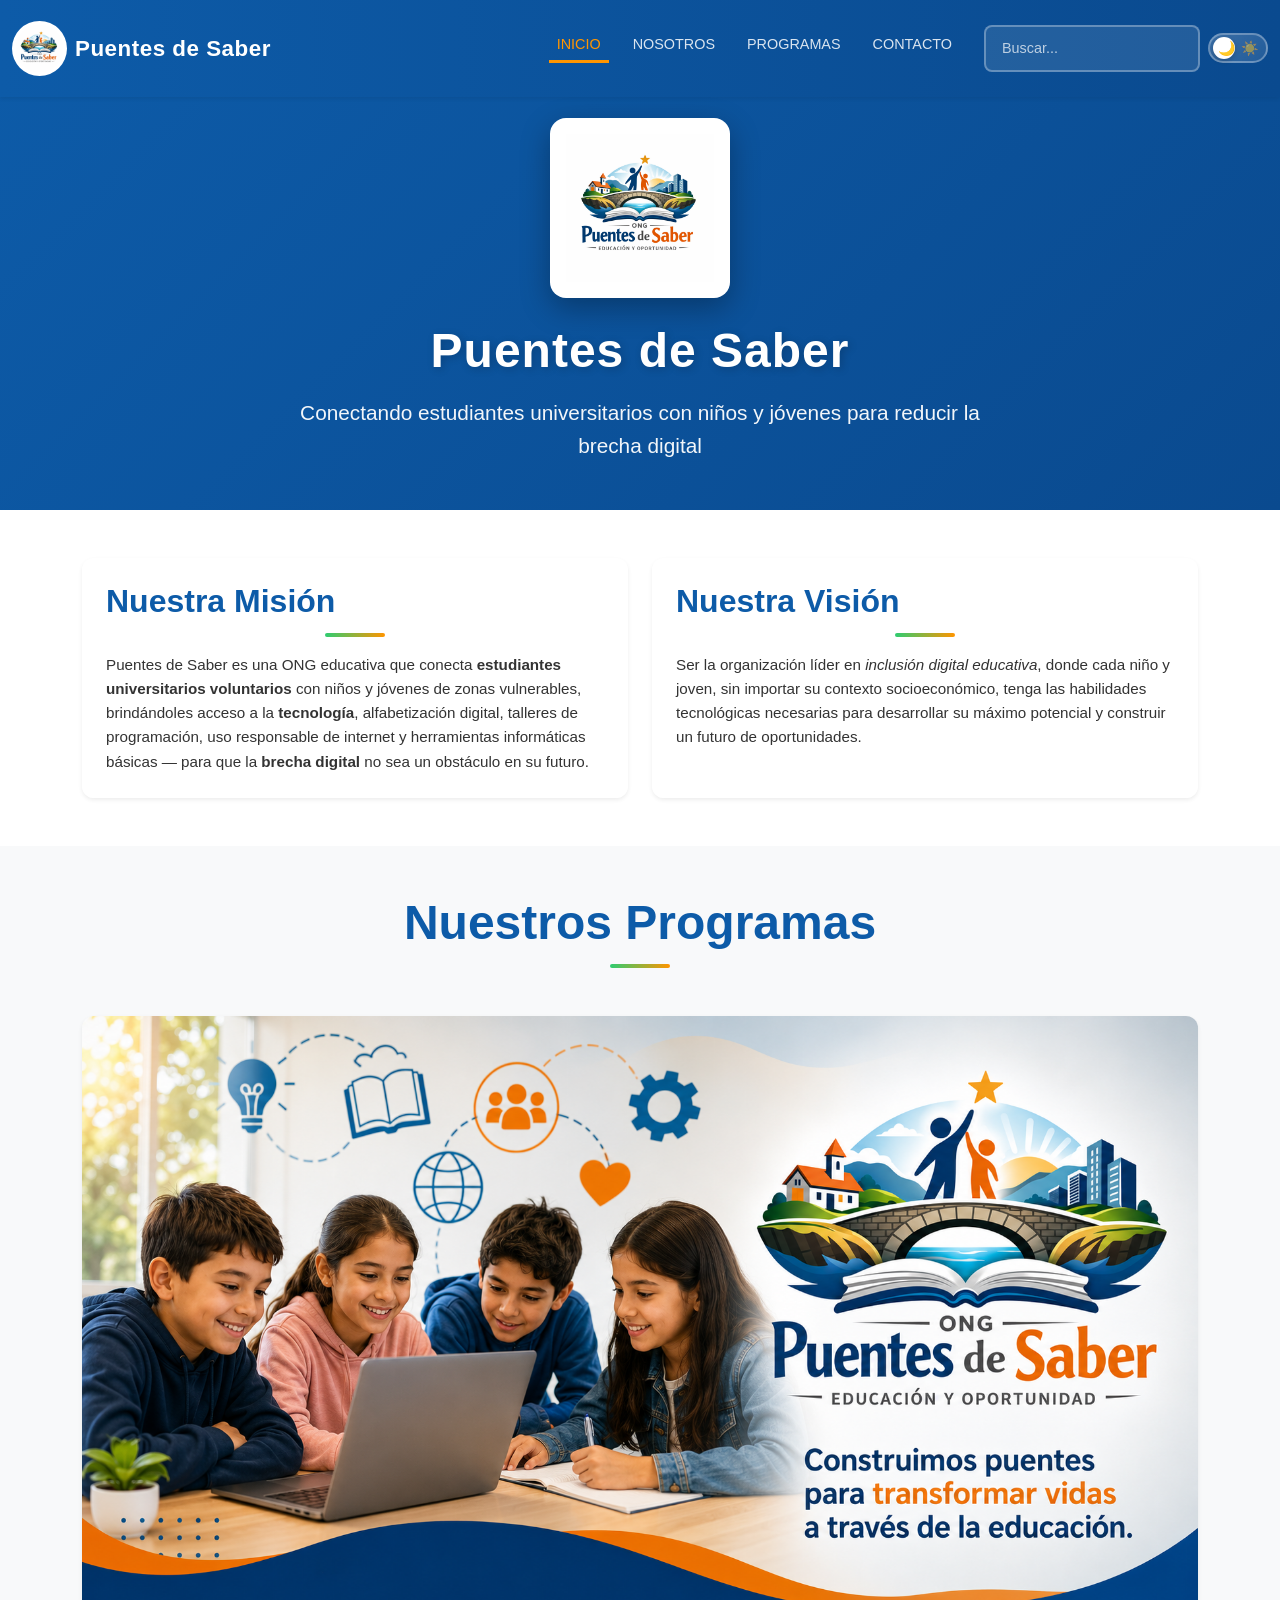
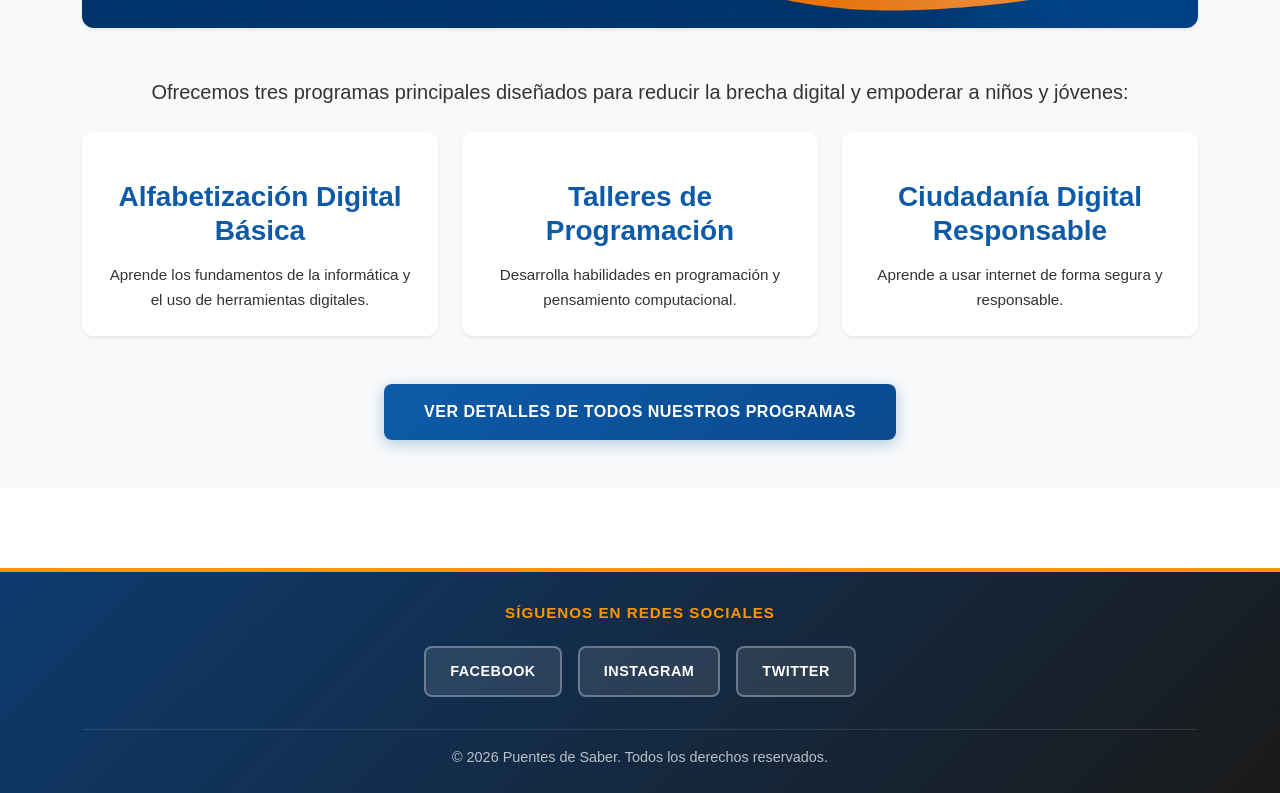
==== commit 765141b1: "feat: agregar meta tags Open Graph y Twitter Cards - Agregar meta tags OG personalizados en las 4 pá" ====
--- a/ong-website/index.html
+++ b/ong-website/index.html
@@ -10,14 +10,14 @@
     <meta property="og:url" content="https://puentesdesaber.org/">
     <meta property="og:title" content="Puentes de Saber - Inclusión Digital Educativa">
     <meta property="og:description" content="ONG educativa que conecta estudiantes universitarios con niños y jóvenes para reducir la brecha digital.">
-    <meta property="og:image" content="./img/og-image.png">
+    <meta property="og:image" content="https://puentesdesaber.org/img/og-image.png">
     
     <!-- Twitter -->
-    <meta property="twitter:card" content="summary_large_image">
-    <meta property="twitter:url" content="https://puentesdesaber.org/">
-    <meta property="twitter:title" content="Puentes de Saber - Inclusión Digital Educativa">
-    <meta property="twitter:description" content="ONG educativa que conecta estudiantes universitarios con niños y jóvenes para reducir la brecha digital.">
-    <meta property="twitter:image" content="./img/og-image.png">
+    <meta name="twitter:card" content="summary_large_image">
+    <meta name="twitter:url" content="https://puentesdesaber.org/">
+    <meta name="twitter:title" content="Puentes de Saber - Inclusión Digital Educativa">
+    <meta name="twitter:description" content="ONG educativa que conecta estudiantes universitarios con niños y jóvenes para reducir la brecha digital.">
+    <meta name="twitter:image" content="https://puentesdesaber.org/img/og-image.png">
     
     <link rel="icon" href="./img/favicon-32x32.png" type="image/png">
     <link rel="shortcut icon" href="./img/favicon-32x32.png" type="image/png">
@@ -119,6 +119,11 @@
         <section class="py-5 bg-light">
             <div class="container">
                 <h2 class="text-center mb-5 display-5">Nuestros Programas</h2>
+                <div class="row mb-5">
+                    <div class="col-12">
+                        <img src="./img/index.png" alt="Programas educativos de Puentes de Saber" class="img-fluid rounded shadow-sm w-100">
+                    </div>
+                </div>
                 <p class="text-center mb-4 lead">Ofrecemos tres programas principales diseñados para reducir la brecha digital y empoderar a niños y jóvenes:</p>
                 <div class="row g-4">
                     <div class="col-md-4">
